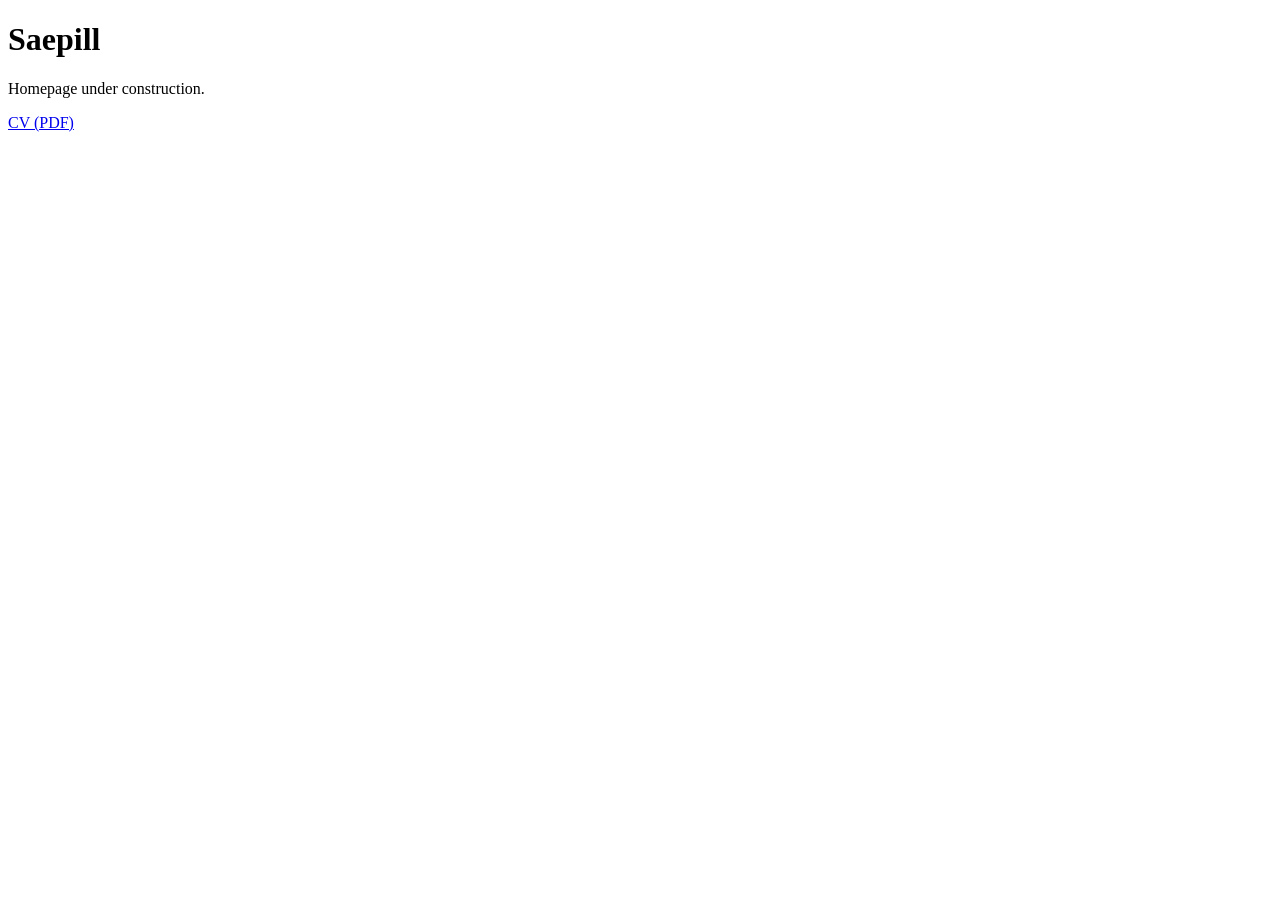
==== index.html @ 2974a429 "Add initial homepage and CV PDF Co-Authored-By: Claude Opus 5.5 <noreply@anthropic.com>" ====
<!doctype html>
<html lang="ko">
<head>
  <meta charset="utf-8">
  <meta name="viewport" content="width=device-width, initial-scale=1">
  <title>Saepill</title>
</head>
<body>
  <h1>Saepill</h1>
  <p>Homepage under construction.</p>
  <a href="CV.pdf">CV (PDF)</a>
</body>
</html>
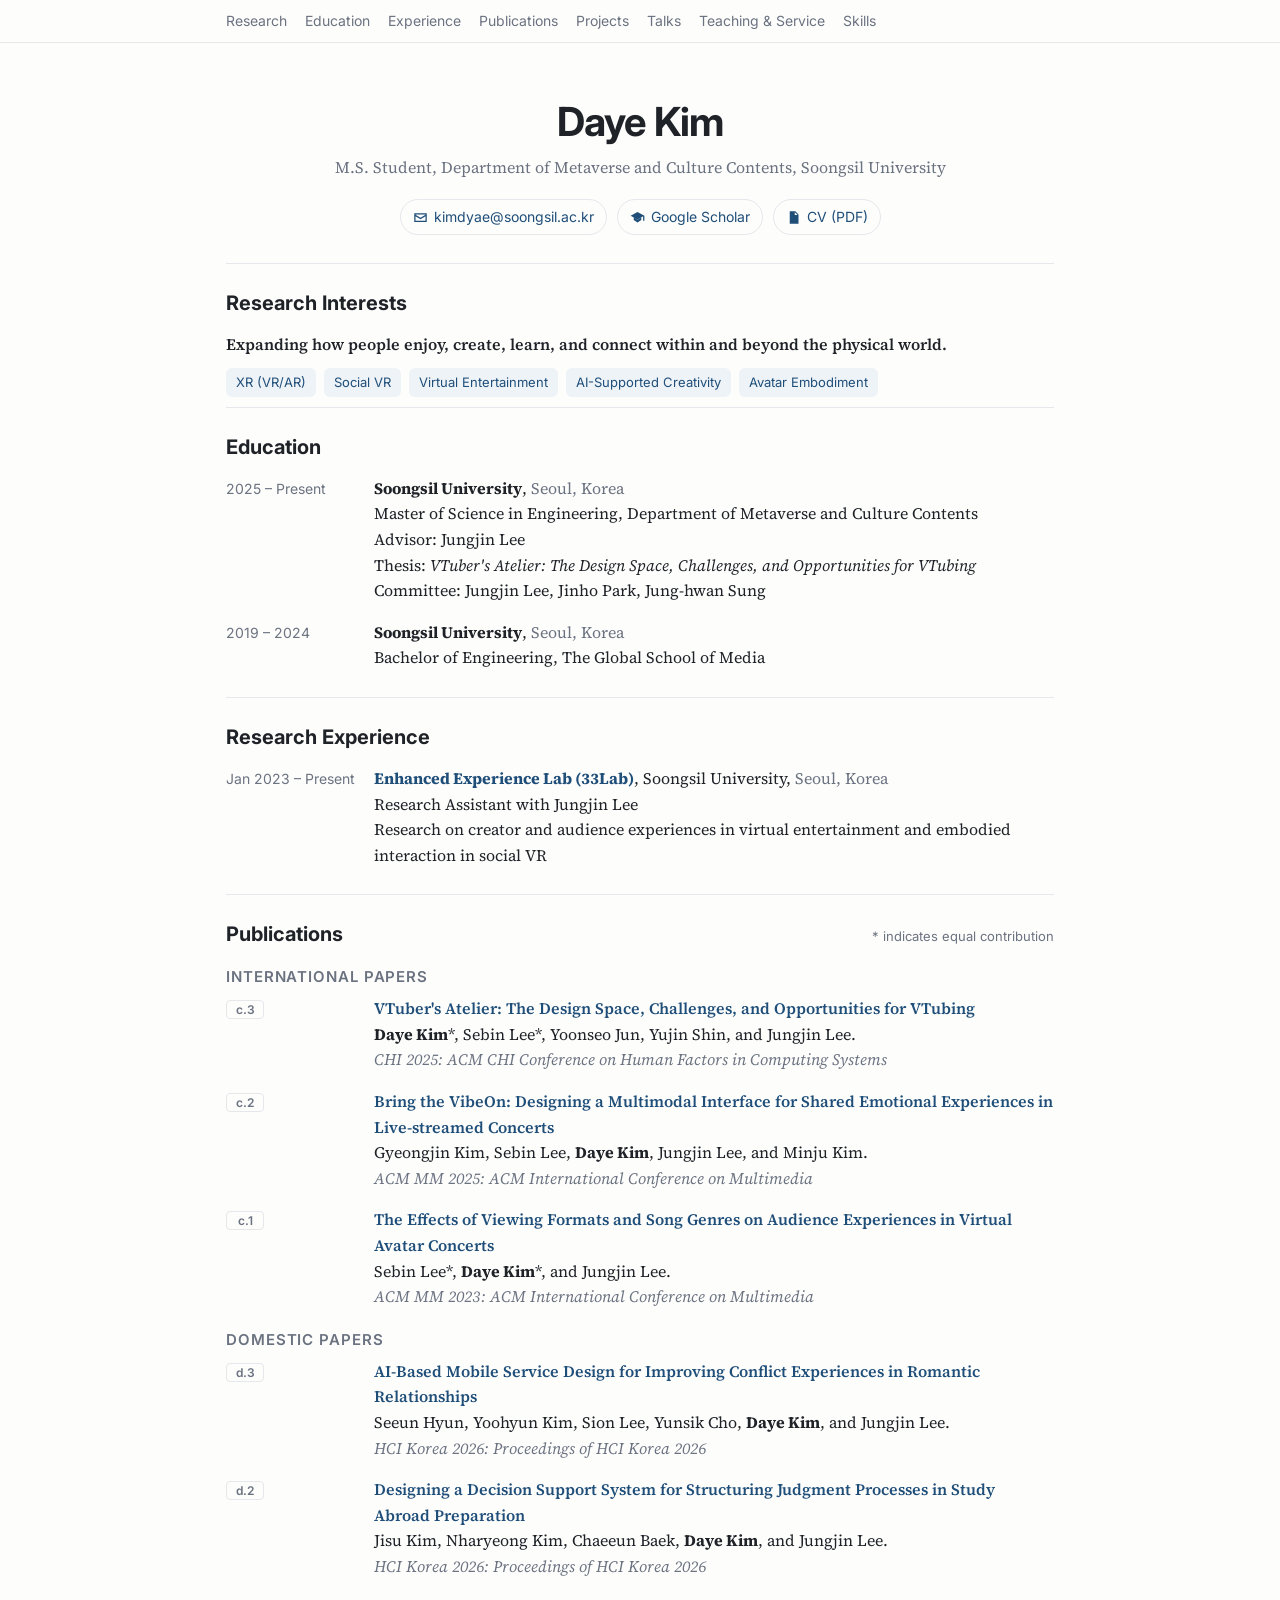
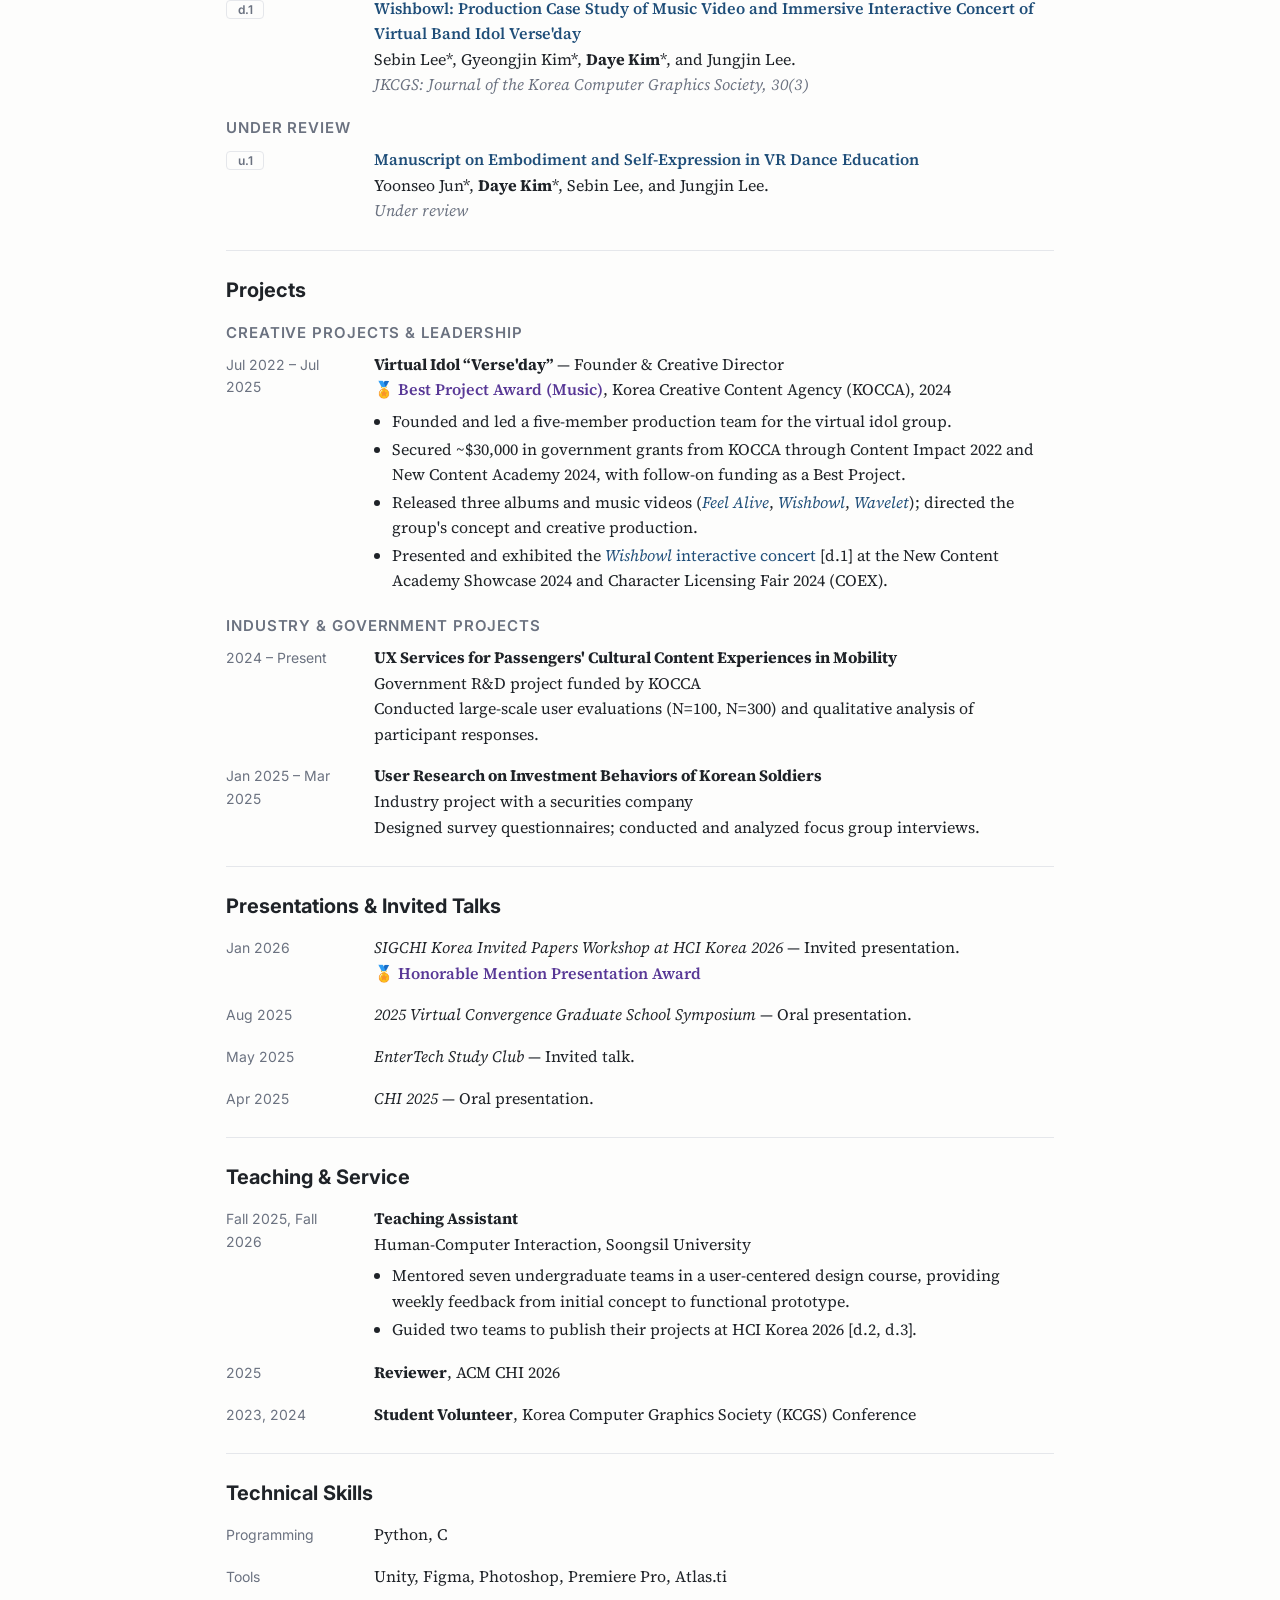
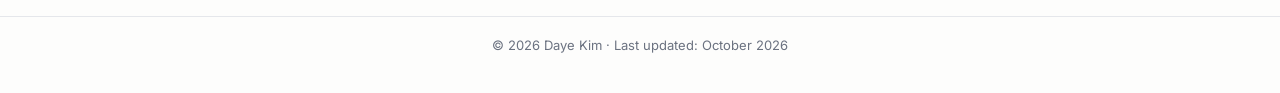
==== commit 578a947b: "Build CV homepage from main.tex Co-Authored-By: Claude Opus 5.5 <noreply@anthropic.com>" ====
--- a/index.html
+++ b/index.html
@@ -1,13 +1,363 @@
 <!doctype html>
-<html lang="ko">
+<html lang="en">
 <head>
   <meta charset="utf-8">
   <meta name="viewport" content="width=device-width, initial-scale=1">
-  <title>Saepill</title>
+  <title>Daye Kim</title>
+  <meta name="description" content="Daye Kim — M.S. student at Soongsil University researching XR, social VR, virtual entertainment, and avatar embodiment.">
+  <link rel="preconnect" href="https://fonts.googleapis.com">
+  <link rel="preconnect" href="https://fonts.gstatic.com" crossorigin>
+  <link href="https://fonts.googleapis.com/css2?family=Inter:wght@400;500;600;700&family=Source+Serif+4:ital,wght@0,400;0,600;1,400&display=swap" rel="stylesheet">
+  <style>
+    :root {
+      --bg: #fdfdfc;
+      --text: #1f2328;
+      --muted: #6b7280;
+      --line: #e5e7eb;
+      --accent: #1f4e79;
+      --award: #583896;
+      --gold: #d69e18;
+      --chip: #eef3f8;
+    }
+    @media (prefers-color-scheme: dark) {
+      :root:not([data-theme="light"]) {
+        --bg: #14171b;
+        --text: #e6e8eb;
+        --muted: #9aa3ae;
+        --line: #2b3138;
+        --accent: #7db3e3;
+        --award: #b89cf0;
+        --gold: #f0bf4c;
+        --chip: #1e2731;
+      }
+    }
+    :root[data-theme="dark"] {
+      --bg: #14171b;
+      --text: #e6e8eb;
+      --muted: #9aa3ae;
+      --line: #2b3138;
+      --accent: #7db3e3;
+      --award: #b89cf0;
+      --gold: #f0bf4c;
+      --chip: #1e2731;
+    }
+
+    * { box-sizing: border-box; }
+    html { scroll-behavior: smooth; }
+    body {
+      margin: 0;
+      background: var(--bg);
+      color: var(--text);
+      font: 16px/1.6 "Source Serif 4", Georgia, serif;
+    }
+    a { color: var(--accent); text-decoration: none; }
+    a:hover { text-decoration: underline; }
+
+    .wrap { max-width: 860px; margin: 0 auto; padding: 0 16px; }
+
+    nav {
+      position: sticky; top: 0; z-index: 10;
+      background: color-mix(in srgb, var(--bg) 92%, transparent);
+      backdrop-filter: blur(6px);
+      border-bottom: 1px solid var(--line);
+      font-family: Inter, system-ui, sans-serif;
+      font-size: 14px;
+    }
+    nav .wrap { display: flex; gap: 18px; overflow-x: auto; padding-top: 10px; padding-bottom: 10px; white-space: nowrap; }
+    nav a { color: var(--muted); }
+    nav a:hover { color: var(--accent); text-decoration: none; }
+
+    header { padding: 56px 0 28px; text-align: center; }
+    h1 { font: 700 40px/1.15 Inter, system-ui, sans-serif; margin: 0 0 10px; letter-spacing: -0.02em; }
+    .affil { color: var(--muted); margin: 0 0 18px; }
+    .links { display: flex; flex-wrap: wrap; justify-content: center; gap: 10px; font-family: Inter, system-ui, sans-serif; font-size: 14px; }
+    .links a {
+      display: inline-flex; align-items: center; gap: 6px;
+      padding: 6px 12px; border: 1px solid var(--line); border-radius: 999px;
+    }
+    .links a:hover { border-color: var(--accent); text-decoration: none; }
+    .links svg { width: 15px; height: 15px; fill: currentColor; }
+
+    section { padding: 26px 0 10px; border-top: 1px solid var(--line); scroll-margin-top: 50px; }
+    h2 { font: 700 20px/1.3 Inter, system-ui, sans-serif; margin: 0 0 16px; display: flex; justify-content: space-between; align-items: baseline; gap: 12px; flex-wrap: wrap; }
+    h2 small { font: 400 13px Inter, system-ui, sans-serif; color: var(--muted); }
+    h3 { font: 600 15px Inter, system-ui, sans-serif; margin: 20px 0 10px; color: var(--muted); text-transform: uppercase; letter-spacing: 0.06em; }
+
+    .tagline { font-weight: 600; margin: 0 0 10px; }
+    .chips { display: flex; flex-wrap: wrap; gap: 8px; padding: 0; margin: 0; list-style: none; font-family: Inter, system-ui, sans-serif; font-size: 13px; }
+    .chips li { background: var(--chip); color: var(--accent); padding: 4px 10px; border-radius: 6px; }
+
+    .entry { display: grid; grid-template-columns: 130px 1fr; gap: 4px 18px; margin-bottom: 16px; }
+    .date { color: var(--muted); font-family: Inter, system-ui, sans-serif; font-size: 14px; padding-top: 2px; }
+    .entry p { margin: 0; }
+    .loc { color: var(--muted); }
+    .entry ul { margin: 6px 0 0; padding-left: 1.1em; }
+    .entry li { margin-bottom: 2px; }
+
+    .pub .title { color: var(--accent); font-weight: 600; }
+    .pub .authors b { color: var(--text); }
+    .pub .venue { font-style: italic; color: var(--muted); }
+    .label {
+      display: inline-block; min-width: 38px; text-align: center;
+      font: 600 12px Inter, system-ui, sans-serif;
+      border: 1px solid var(--line); border-radius: 4px; padding: 1px 6px; color: var(--muted);
+    }
+
+    .award { color: var(--award); font-weight: 600; }
+    .award::before { content: "🏅 "; }
+
+    footer { border-top: 1px solid var(--line); padding: 20px 0 40px; color: var(--muted); font: 13px Inter, system-ui, sans-serif; text-align: center; }
+
+    @media (max-width: 600px) {
+      header { padding-top: 36px; }
+      h1 { font-size: 32px; }
+      .entry { grid-template-columns: 1fr; gap: 2px; }
+    }
+  </style>
 </head>
 <body>
-  <h1>Saepill</h1>
-  <p>Homepage under construction.</p>
-  <a href="CV.pdf">CV (PDF)</a>
+  <nav>
+    <div class="wrap">
+      <a href="#research">Research</a>
+      <a href="#education">Education</a>
+      <a href="#experience">Experience</a>
+      <a href="#publications">Publications</a>
+      <a href="#projects">Projects</a>
+      <a href="#talks">Talks</a>
+      <a href="#teaching">Teaching &amp; Service</a>
+      <a href="#skills">Skills</a>
+    </div>
+  </nav>
+
+  <div class="wrap">
+    <header>
+      <h1>Daye Kim</h1>
+      <p class="affil">M.S. Student, Department of Metaverse and Culture Contents, Soongsil University</p>
+      <div class="links">
+        <a href="mailto:kimdyae@soongsil.ac.kr">
+          <svg viewBox="0 0 24 24" aria-hidden="true"><path d="M2 5h20v14H2V5zm2 2v.5l8 5 8-5V7H4zm16 2.85-8 5-8-5V17h16V9.85z"/></svg>
+          kimdyae@soongsil.ac.kr
+        </a>
+        <a href="https://scholar.google.com/citations?user=mI-5qngAAAAJ">
+          <svg viewBox="0 0 24 24" aria-hidden="true"><path d="M12 3 1 9l11 6 9-4.91V17h2V9L12 3zm-6 9.18v4L12 20l6-3.82v-4L12 15.5l-6-3.32z"/></svg>
+          Google Scholar
+        </a>
+        <a href="CV.pdf">
+          <svg viewBox="0 0 24 24" aria-hidden="true"><path d="M6 2h9l5 5v15H6V2zm8 1.5V8h4.5L14 3.5zM8 12h8v1.5H8V12zm0 3h8v1.5H8V15zm0 3h5v1.5H8V18z"/></svg>
+          CV (PDF)
+        </a>
+      </div>
+    </header>
+
+    <section id="research">
+      <h2>Research Interests</h2>
+      <p class="tagline">Expanding how people enjoy, create, learn, and connect within and beyond the physical world.</p>
+      <ul class="chips">
+        <li>XR (VR/AR)</li>
+        <li>Social VR</li>
+        <li>Virtual Entertainment</li>
+        <li>AI-Supported Creativity</li>
+        <li>Avatar Embodiment</li>
+      </ul>
+    </section>
+
+    <section id="education">
+      <h2>Education</h2>
+      <div class="entry">
+        <div class="date">2025 – Present</div>
+        <div>
+          <p><b>Soongsil University</b>, <span class="loc">Seoul, Korea</span></p>
+          <p>Master of Science in Engineering, Department of Metaverse and Culture Contents</p>
+          <p>Advisor: Jungjin Lee</p>
+          <p>Thesis: <i>VTuber's Atelier: The Design Space, Challenges, and Opportunities for VTubing</i></p>
+          <p>Committee: Jungjin Lee, Jinho Park, Jung-hwan Sung</p>
+        </div>
+      </div>
+      <div class="entry">
+        <div class="date">2019 – 2024</div>
+        <div>
+          <p><b>Soongsil University</b>, <span class="loc">Seoul, Korea</span></p>
+          <p>Bachelor of Engineering, The Global School of Media</p>
+        </div>
+      </div>
+    </section>
+
+    <section id="experience">
+      <h2>Research Experience</h2>
+      <div class="entry">
+        <div class="date">Jan 2023 – Present</div>
+        <div>
+          <p><b><a href="https://33lab.notion.site/">Enhanced Experience Lab (33Lab)</a></b>, Soongsil University, <span class="loc">Seoul, Korea</span></p>
+          <p>Research Assistant with Jungjin Lee</p>
+          <p>Research on creator and audience experiences in virtual entertainment and embodied interaction in social VR</p>
+        </div>
+      </div>
+    </section>
+
+    <section id="publications">
+      <h2>Publications <small>* indicates equal contribution</small></h2>
+
+      <h3>International Papers</h3>
+      <div class="entry pub">
+        <div class="date"><span class="label">c.3</span></div>
+        <div>
+          <p><a class="title" href="https://doi.org/10.1145/3706598.3714107">VTuber's Atelier: The Design Space, Challenges, and Opportunities for VTubing</a></p>
+          <p class="authors"><b>Daye Kim</b>*, Sebin Lee*, Yoonseo Jun, Yujin Shin, and Jungjin Lee.</p>
+          <p class="venue">CHI 2025: ACM CHI Conference on Human Factors in Computing Systems</p>
+        </div>
+      </div>
+      <div class="entry pub">
+        <div class="date"><span class="label">c.2</span></div>
+        <div>
+          <p><a class="title" href="https://doi.org/10.1145/3746027.3755327">Bring the VibeOn: Designing a Multimodal Interface for Shared Emotional Experiences in Live-streamed Concerts</a></p>
+          <p class="authors">Gyeongjin Kim, Sebin Lee, <b>Daye Kim</b>, Jungjin Lee, and Minju Kim.</p>
+          <p class="venue">ACM MM 2025: ACM International Conference on Multimedia</p>
+        </div>
+      </div>
+      <div class="entry pub">
+        <div class="date"><span class="label">c.1</span></div>
+        <div>
+          <p><a class="title" href="https://doi.org/10.1145/3581783.3612094">The Effects of Viewing Formats and Song Genres on Audience Experiences in Virtual Avatar Concerts</a></p>
+          <p class="authors">Sebin Lee*, <b>Daye Kim</b>*, and Jungjin Lee.</p>
+          <p class="venue">ACM MM 2023: ACM International Conference on Multimedia</p>
+        </div>
+      </div>
+
+      <h3>Domestic Papers</h3>
+      <div class="entry pub">
+        <div class="date"><span class="label">d.3</span></div>
+        <div>
+          <p><a class="title" href="https://www.dbpia.co.kr/journal/articleDetail?nodeId=NODE12745890">AI-Based Mobile Service Design for Improving Conflict Experiences in Romantic Relationships</a></p>
+          <p class="authors">Seeun Hyun, Yoohyun Kim, Sion Lee, Yunsik Cho, <b>Daye Kim</b>, and Jungjin Lee.</p>
+          <p class="venue">HCI Korea 2026: Proceedings of HCI Korea 2026</p>
+        </div>
+      </div>
+      <div class="entry pub">
+        <div class="date"><span class="label">d.2</span></div>
+        <div>
+          <p><a class="title" href="https://www.dbpia.co.kr/journal/articleDetail?nodeId=NODE12745970">Designing a Decision Support System for Structuring Judgment Processes in Study Abroad Preparation</a></p>
+          <p class="authors">Jisu Kim, Nharyeong Kim, Chaeeun Baek, <b>Daye Kim</b>, and Jungjin Lee.</p>
+          <p class="venue">HCI Korea 2026: Proceedings of HCI Korea 2026</p>
+        </div>
+      </div>
+      <div class="entry pub">
+        <div class="date"><span class="label">d.1</span></div>
+        <div>
+          <p><a class="title" href="https://doi.org/10.15701/kcgs.2024.30.3.23">Wishbowl: Production Case Study of Music Video and Immersive Interactive Concert of Virtual Band Idol Verse'day</a></p>
+          <p class="authors">Sebin Lee*, Gyeongjin Kim*, <b>Daye Kim</b>*, and Jungjin Lee.</p>
+          <p class="venue">JKCGS: Journal of the Korea Computer Graphics Society, 30(3)</p>
+        </div>
+      </div>
+
+      <h3>Under Review</h3>
+      <div class="entry pub">
+        <div class="date"><span class="label">u.1</span></div>
+        <div>
+          <p class="title">Manuscript on Embodiment and Self-Expression in VR Dance Education</p>
+          <p class="authors">Yoonseo Jun*, <b>Daye Kim</b>*, Sebin Lee, and Jungjin Lee.</p>
+          <p class="venue">Under review</p>
+        </div>
+      </div>
+    </section>
+
+    <section id="projects">
+      <h2>Projects</h2>
+
+      <h3>Creative Projects &amp; Leadership</h3>
+      <div class="entry">
+        <div class="date">Jul 2022 – Jul 2025</div>
+        <div>
+          <p><b>Virtual Idol “Verse'day”</b> — Founder &amp; Creative Director</p>
+          <p><span class="award">Best Project Award (Music)</span>, Korea Creative Content Agency (KOCCA), 2024</p>
+          <ul>
+            <li>Founded and led a five-member production team for the virtual idol group.</li>
+            <li>Secured ~$30,000 in government grants from KOCCA through Content Impact 2022 and New Content Academy 2024, with follow-on funding as a Best Project.</li>
+            <li>Released three albums and music videos (<a href="https://www.youtube.com/watch?v=mkVMj3ZbYco"><i>Feel Alive</i></a>, <a href="https://www.youtube.com/watch?v=h6GKyl106Xs"><i>Wishbowl</i></a>, <a href="https://www.youtube.com/watch?v=v0qFvmvjZec"><i>Wavelet</i></a>); directed the group's concept and creative production.</li>
+            <li>Presented and exhibited the <a href="https://www.youtube.com/watch?v=HdHAw4pW0os"><i>Wishbowl</i> interactive concert</a> [d.1] at the New Content Academy Showcase 2024 and Character Licensing Fair 2024 (COEX).</li>
+          </ul>
+        </div>
+      </div>
+
+      <h3>Industry &amp; Government Projects</h3>
+      <div class="entry">
+        <div class="date">2024 – Present</div>
+        <div>
+          <p><b>UX Services for Passengers' Cultural Content Experiences in Mobility</b></p>
+          <p>Government R&amp;D project funded by KOCCA</p>
+          <p>Conducted large-scale user evaluations (N=100, N=300) and qualitative analysis of participant responses.</p>
+        </div>
+      </div>
+      <div class="entry">
+        <div class="date">Jan 2025 – Mar 2025</div>
+        <div>
+          <p><b>User Research on Investment Behaviors of Korean Soldiers</b></p>
+          <p>Industry project with a securities company</p>
+          <p>Designed survey questionnaires; conducted and analyzed focus group interviews.</p>
+        </div>
+      </div>
+    </section>
+
+    <section id="talks">
+      <h2>Presentations &amp; Invited Talks</h2>
+      <div class="entry">
+        <div class="date">Jan 2026</div>
+        <div>
+          <p><i>SIGCHI Korea Invited Papers Workshop at HCI Korea 2026</i> — Invited presentation.</p>
+          <p><span class="award">Honorable Mention Presentation Award</span></p>
+        </div>
+      </div>
+      <div class="entry">
+        <div class="date">Aug 2025</div>
+        <div><p><i>2025 Virtual Convergence Graduate School Symposium</i> — Oral presentation.</p></div>
+      </div>
+      <div class="entry">
+        <div class="date">May 2025</div>
+        <div><p><i>EnterTech Study Club</i> — Invited talk.</p></div>
+      </div>
+      <div class="entry">
+        <div class="date">Apr 2025</div>
+        <div><p><i>CHI 2025</i> — Oral presentation.</p></div>
+      </div>
+    </section>
+
+    <section id="teaching">
+      <h2>Teaching &amp; Service</h2>
+      <div class="entry">
+        <div class="date">Fall 2025, Fall 2026</div>
+        <div>
+          <p><b>Teaching Assistant</b></p>
+          <p>Human-Computer Interaction, Soongsil University</p>
+          <ul>
+            <li>Mentored seven undergraduate teams in a user-centered design course, providing weekly feedback from initial concept to functional prototype.</li>
+            <li>Guided two teams to publish their projects at HCI Korea 2026 [d.2, d.3].</li>
+          </ul>
+        </div>
+      </div>
+      <div class="entry">
+        <div class="date">2025</div>
+        <div><p><b>Reviewer</b>, ACM CHI 2026</p></div>
+      </div>
+      <div class="entry">
+        <div class="date">2023, 2024</div>
+        <div><p><b>Student Volunteer</b>, Korea Computer Graphics Society (KCGS) Conference</p></div>
+      </div>
+    </section>
+
+    <section id="skills">
+      <h2>Technical Skills</h2>
+      <div class="entry">
+        <div class="date">Programming</div>
+        <div><p>Python, C</p></div>
+      </div>
+      <div class="entry">
+        <div class="date">Tools</div>
+        <div><p>Unity, Figma, Photoshop, Premiere Pro, Atlas.ti</p></div>
+      </div>
+    </section>
+  </div>
+
+  <footer>
+    <div class="wrap">© 2026 Daye Kim · Last updated: October 2026</div>
+  </footer>
 </body>
 </html>
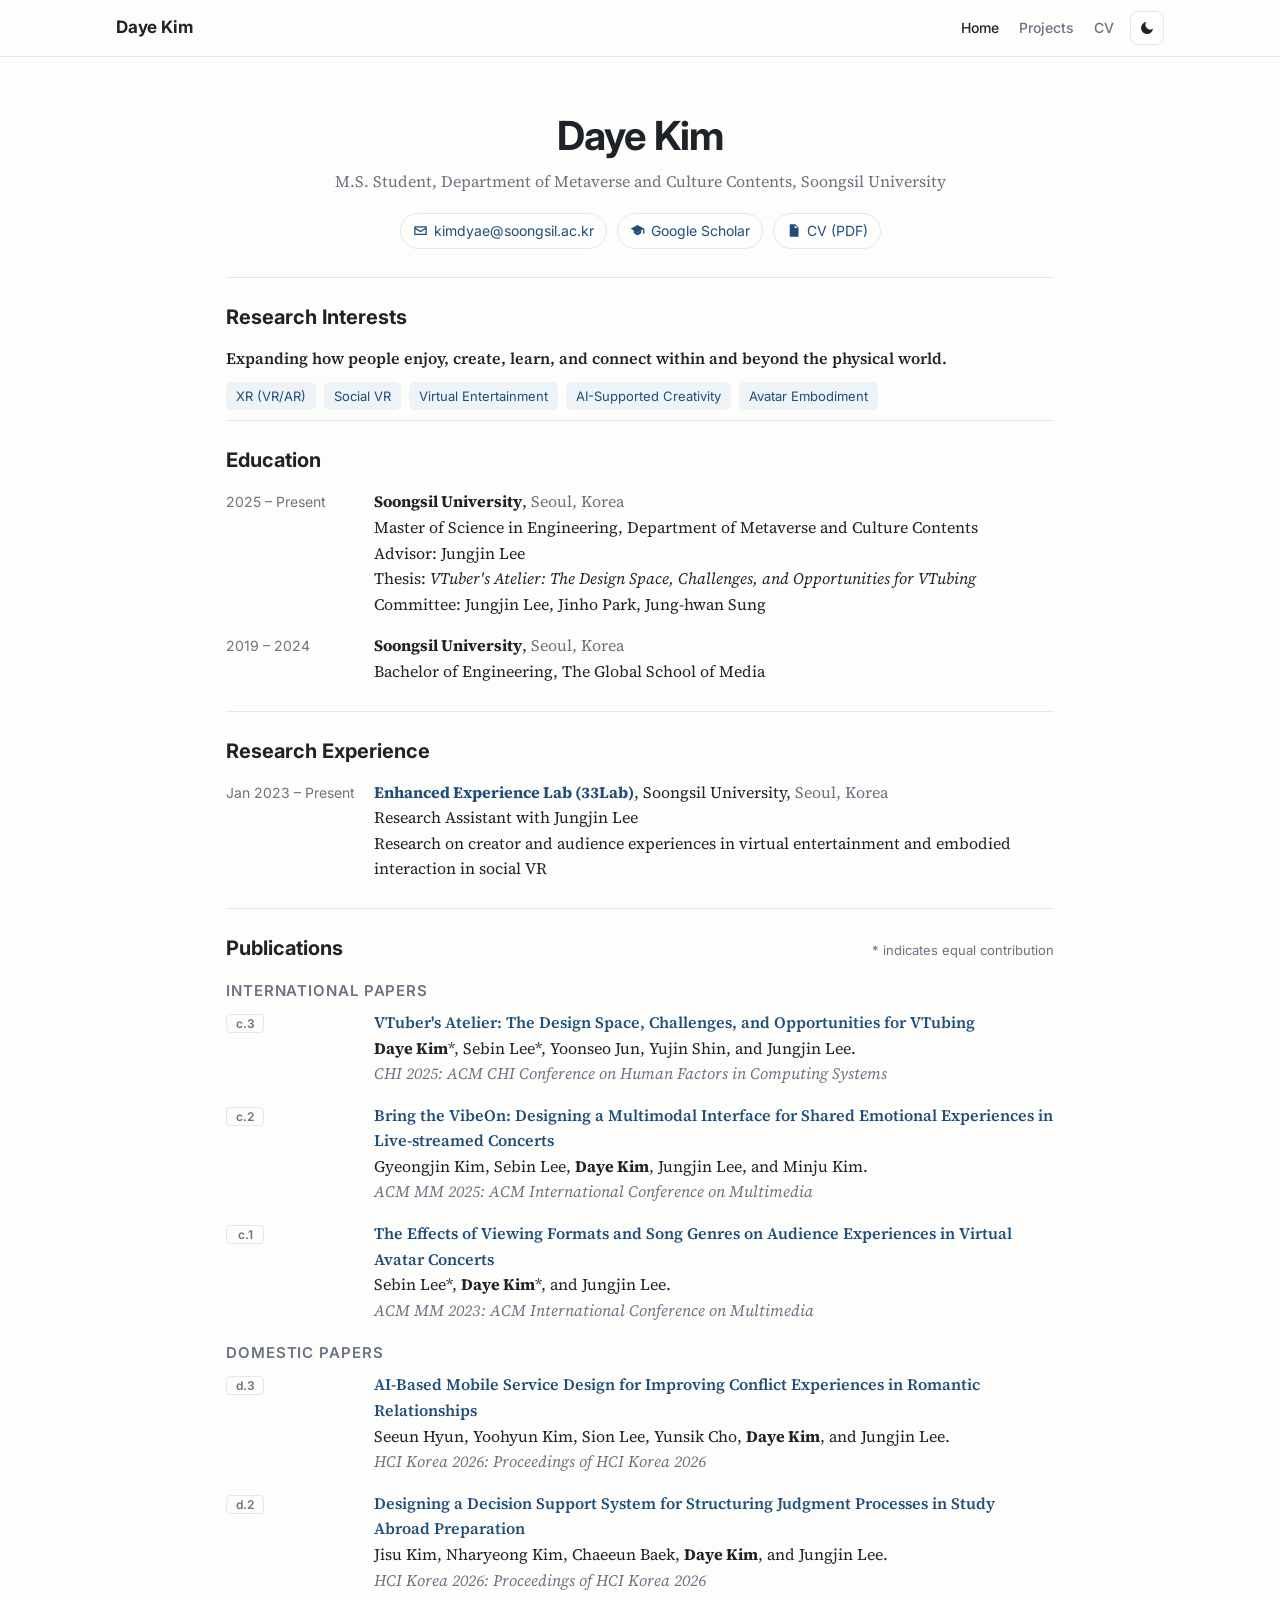
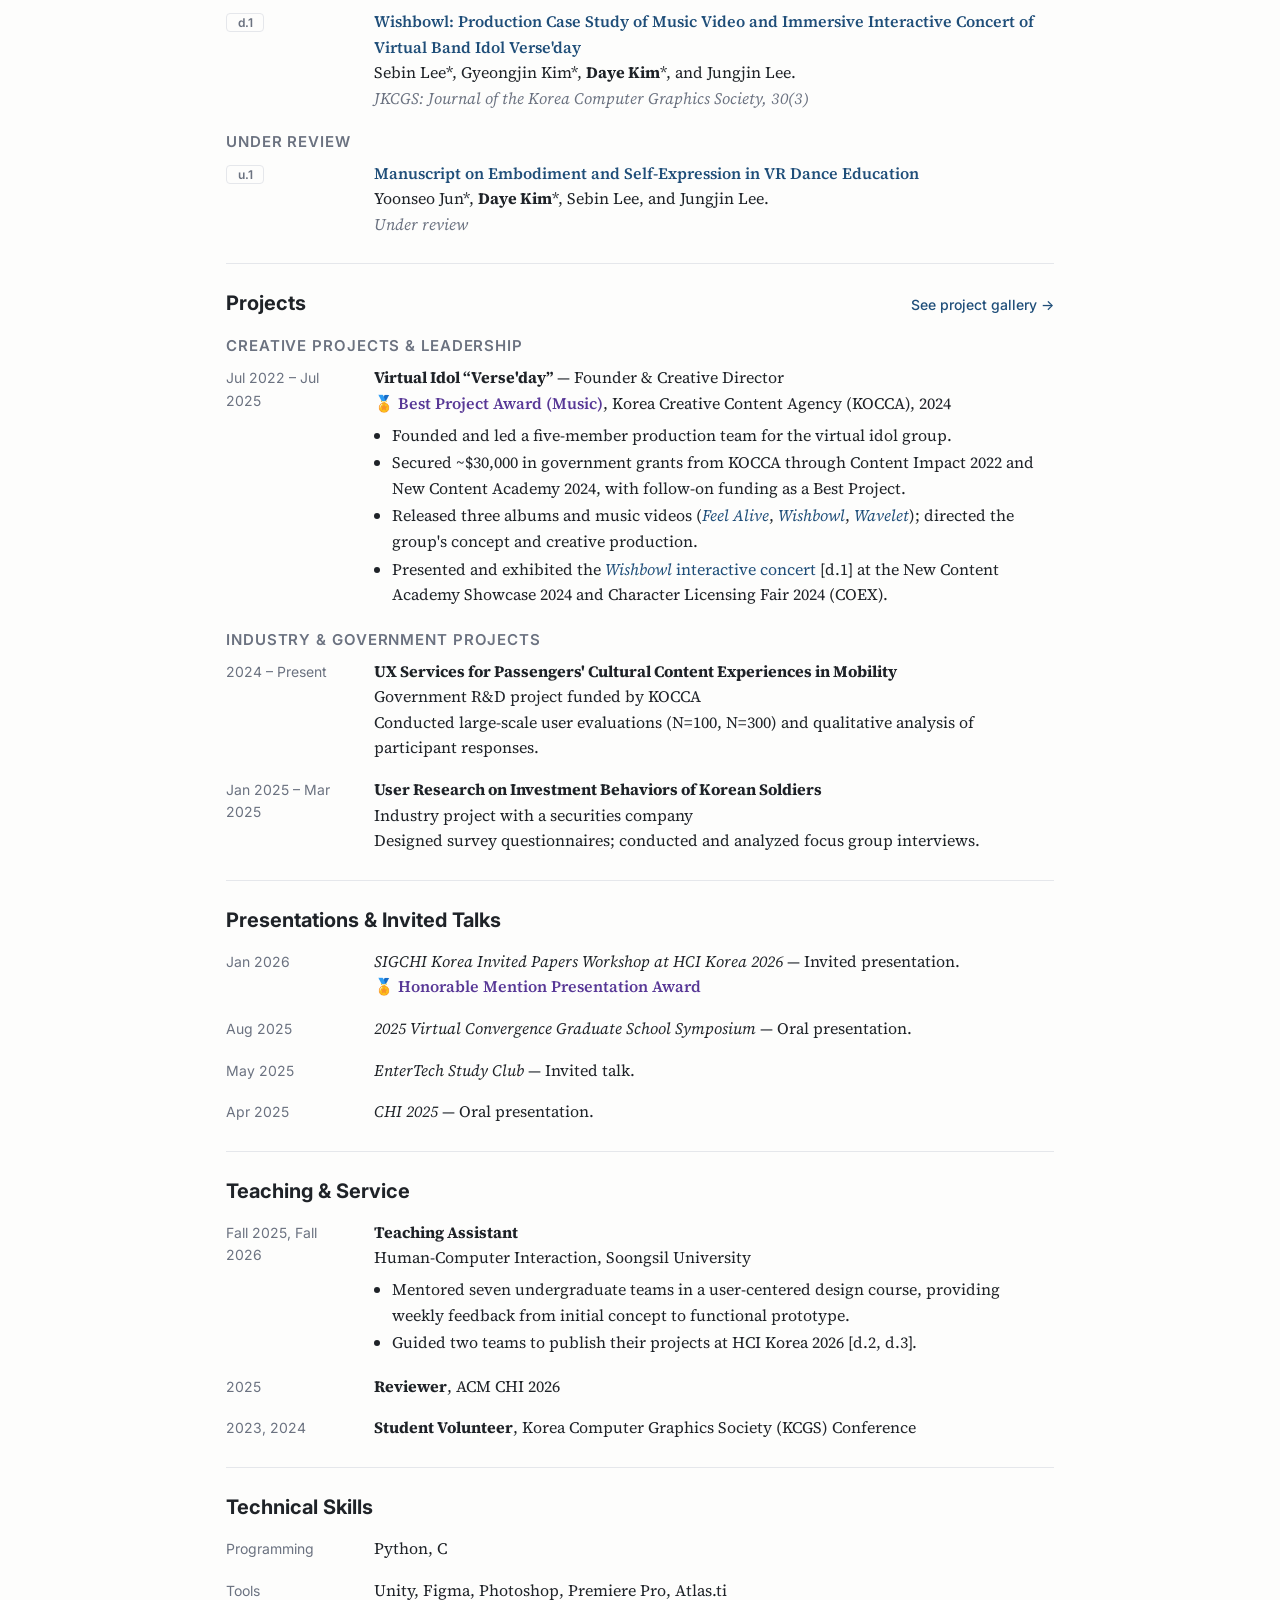
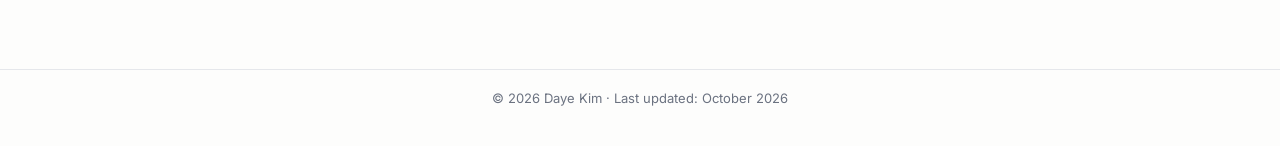
==== commit 65e6c6be: "Add project gallery and detail pages with shared styles Co-Authored-By: Claude Opus 5.5 <noreply@ant" ====
--- a/index.html
+++ b/index.html
@@ -8,129 +8,27 @@
   <link rel="preconnect" href="https://fonts.googleapis.com">
   <link rel="preconnect" href="https://fonts.gstatic.com" crossorigin>
   <link href="https://fonts.googleapis.com/css2?family=Inter:wght@400;500;600;700&family=Source+Serif+4:ital,wght@0,400;0,600;1,400&display=swap" rel="stylesheet">
-  <style>
-    :root {
-      --bg: #fdfdfc;
-      --text: #1f2328;
-      --muted: #6b7280;
-      --line: #e5e7eb;
-      --accent: #1f4e79;
-      --award: #583896;
-      --gold: #d69e18;
-      --chip: #eef3f8;
-    }
-    @media (prefers-color-scheme: dark) {
-      :root:not([data-theme="light"]) {
-        --bg: #14171b;
-        --text: #e6e8eb;
-        --muted: #9aa3ae;
-        --line: #2b3138;
-        --accent: #7db3e3;
-        --award: #b89cf0;
-        --gold: #f0bf4c;
-        --chip: #1e2731;
-      }
-    }
-    :root[data-theme="dark"] {
-      --bg: #14171b;
-      --text: #e6e8eb;
-      --muted: #9aa3ae;
-      --line: #2b3138;
-      --accent: #7db3e3;
-      --award: #b89cf0;
-      --gold: #f0bf4c;
-      --chip: #1e2731;
-    }
-
-    * { box-sizing: border-box; }
-    html { scroll-behavior: smooth; }
-    body {
-      margin: 0;
-      background: var(--bg);
-      color: var(--text);
-      font: 16px/1.6 "Source Serif 4", Georgia, serif;
-    }
-    a { color: var(--accent); text-decoration: none; }
-    a:hover { text-decoration: underline; }
-
-    .wrap { max-width: 860px; margin: 0 auto; padding: 0 16px; }
-
-    nav {
-      position: sticky; top: 0; z-index: 10;
-      background: color-mix(in srgb, var(--bg) 92%, transparent);
-      backdrop-filter: blur(6px);
-      border-bottom: 1px solid var(--line);
-      font-family: Inter, system-ui, sans-serif;
-      font-size: 14px;
-    }
-    nav .wrap { display: flex; gap: 18px; overflow-x: auto; padding-top: 10px; padding-bottom: 10px; white-space: nowrap; }
-    nav a { color: var(--muted); }
-    nav a:hover { color: var(--accent); text-decoration: none; }
-
-    header { padding: 56px 0 28px; text-align: center; }
-    h1 { font: 700 40px/1.15 Inter, system-ui, sans-serif; margin: 0 0 10px; letter-spacing: -0.02em; }
-    .affil { color: var(--muted); margin: 0 0 18px; }
-    .links { display: flex; flex-wrap: wrap; justify-content: center; gap: 10px; font-family: Inter, system-ui, sans-serif; font-size: 14px; }
-    .links a {
-      display: inline-flex; align-items: center; gap: 6px;
-      padding: 6px 12px; border: 1px solid var(--line); border-radius: 999px;
-    }
-    .links a:hover { border-color: var(--accent); text-decoration: none; }
-    .links svg { width: 15px; height: 15px; fill: currentColor; }
-
-    section { padding: 26px 0 10px; border-top: 1px solid var(--line); scroll-margin-top: 50px; }
-    h2 { font: 700 20px/1.3 Inter, system-ui, sans-serif; margin: 0 0 16px; display: flex; justify-content: space-between; align-items: baseline; gap: 12px; flex-wrap: wrap; }
-    h2 small { font: 400 13px Inter, system-ui, sans-serif; color: var(--muted); }
-    h3 { font: 600 15px Inter, system-ui, sans-serif; margin: 20px 0 10px; color: var(--muted); text-transform: uppercase; letter-spacing: 0.06em; }
-
-    .tagline { font-weight: 600; margin: 0 0 10px; }
-    .chips { display: flex; flex-wrap: wrap; gap: 8px; padding: 0; margin: 0; list-style: none; font-family: Inter, system-ui, sans-serif; font-size: 13px; }
-    .chips li { background: var(--chip); color: var(--accent); padding: 4px 10px; border-radius: 6px; }
-
-    .entry { display: grid; grid-template-columns: 130px 1fr; gap: 4px 18px; margin-bottom: 16px; }
-    .date { color: var(--muted); font-family: Inter, system-ui, sans-serif; font-size: 14px; padding-top: 2px; }
-    .entry p { margin: 0; }
-    .loc { color: var(--muted); }
-    .entry ul { margin: 6px 0 0; padding-left: 1.1em; }
-    .entry li { margin-bottom: 2px; }
-
-    .pub .title { color: var(--accent); font-weight: 600; }
-    .pub .authors b { color: var(--text); }
-    .pub .venue { font-style: italic; color: var(--muted); }
-    .label {
-      display: inline-block; min-width: 38px; text-align: center;
-      font: 600 12px Inter, system-ui, sans-serif;
-      border: 1px solid var(--line); border-radius: 4px; padding: 1px 6px; color: var(--muted);
-    }
-
-    .award { color: var(--award); font-weight: 600; }
-    .award::before { content: "🏅 "; }
-
-    footer { border-top: 1px solid var(--line); padding: 20px 0 40px; color: var(--muted); font: 13px Inter, system-ui, sans-serif; text-align: center; }
-
-    @media (max-width: 600px) {
-      header { padding-top: 36px; }
-      h1 { font-size: 32px; }
-      .entry { grid-template-columns: 1fr; gap: 2px; }
-    }
-  </style>
+  <link rel="stylesheet" href="css/style.css">
+  <script src="js/theme.js"></script>
 </head>
 <body>
-  <nav>
-    <div class="wrap">
-      <a href="#research">Research</a>
-      <a href="#education">Education</a>
-      <a href="#experience">Experience</a>
-      <a href="#publications">Publications</a>
-      <a href="#projects">Projects</a>
-      <a href="#talks">Talks</a>
-      <a href="#teaching">Teaching &amp; Service</a>
-      <a href="#skills">Skills</a>
+  <header class="site-header">
+    <div class="wrap-wide bar">
+      <a class="logo" href="index.html">Daye Kim</a>
+      <nav class="site-nav">
+        <a href="index.html" aria-current="page">Home</a>
+        <a href="projects.html">Projects</a>
+        <a href="CV.pdf">CV</a>
+      </nav>
+      <button class="theme-toggle" type="button" aria-label="Toggle dark mode">
+        <svg class="moon" viewBox="0 0 24 24" aria-hidden="true"><path d="M21 12.8A9 9 0 1 1 11.2 3a7 7 0 0 0 9.8 9.8z"/></svg>
+        <svg class="sun" viewBox="0 0 24 24" aria-hidden="true"><path d="M12 7a5 5 0 1 0 0 10 5 5 0 0 0 0-10zm0-5 1 3h-2l1-3zm0 20-1-3h2l-1 3zM2 12l3-1v2l-3-1zm20 0-3 1v-2l3 1zM4.9 4.9l2.8 1.4-1.4 1.4-1.4-2.8zm14.2 14.2-2.8-1.4 1.4-1.4 1.4 2.8zM4.9 19.1l1.4-2.8 1.4 1.4-2.8 1.4zM19.1 4.9l-1.4 2.8-1.4-1.4 2.8-1.4z"/></svg>
+      </button>
     </div>
-  </nav>
+  </header>
 
   <div class="wrap">
-    <header>
+    <header class="hero">
       <h1>Daye Kim</h1>
       <p class="affil">M.S. Student, Department of Metaverse and Culture Contents, Soongsil University</p>
       <div class="links">
@@ -261,7 +159,7 @@
     </section>
 
     <section id="projects">
-      <h2>Projects</h2>
+      <h2>Projects <a class="more" href="projects.html">See project gallery →</a></h2>
 
       <h3>Creative Projects &amp; Leadership</h3>
       <div class="entry">
--- a/css/style.css
+++ b/css/style.css
@@ -0,0 +1,206 @@
+/* Shared styles for every page: colors, header, CV sections, project cards and detail pages */
+
+:root {
+  --bg: #fdfdfc;
+  --surface: #ffffff;
+  --text: #1f2328;
+  --muted: #6b7280;
+  --line: #e5e7eb;
+  --accent: #1f4e79;
+  --award: #583896;
+  --chip: #eef3f8;
+  --shadow: 0 1px 2px rgba(15, 23, 42, 0.06), 0 6px 18px rgba(15, 23, 42, 0.06);
+  --shadow-hover: 0 2px 4px rgba(15, 23, 42, 0.08), 0 14px 30px rgba(15, 23, 42, 0.12);
+  --sans: Inter, system-ui, sans-serif;
+}
+@media (prefers-color-scheme: dark) {
+  :root:not([data-theme="light"]) {
+    --bg: #14171b;
+    --surface: #1b2026;
+    --text: #e6e8eb;
+    --muted: #9aa3ae;
+    --line: #2b3138;
+    --accent: #7db3e3;
+    --award: #b89cf0;
+    --chip: #1e2731;
+    --shadow: 0 1px 2px rgba(0, 0, 0, 0.3);
+    --shadow-hover: 0 10px 28px rgba(0, 0, 0, 0.45);
+  }
+}
+:root[data-theme="dark"] {
+  --bg: #14171b;
+  --surface: #1b2026;
+  --text: #e6e8eb;
+  --muted: #9aa3ae;
+  --line: #2b3138;
+  --accent: #7db3e3;
+  --award: #b89cf0;
+  --chip: #1e2731;
+  --shadow: 0 1px 2px rgba(0, 0, 0, 0.3);
+  --shadow-hover: 0 10px 28px rgba(0, 0, 0, 0.45);
+}
+
+* { box-sizing: border-box; }
+html { scroll-behavior: smooth; }
+body {
+  margin: 0;
+  background: var(--bg);
+  color: var(--text);
+  font: 16px/1.6 "Source Serif 4", Georgia, serif;
+}
+a { color: var(--accent); text-decoration: none; }
+a:hover { text-decoration: underline; }
+img { max-width: 100%; display: block; }
+
+.wrap { max-width: 860px; margin: 0 auto; padding: 0 16px; }
+.wrap-wide { max-width: 1080px; margin: 0 auto; padding: 0 16px; }
+
+/* ---------- Site header ---------- */
+.site-header {
+  position: sticky; top: 0; z-index: 10;
+  background: color-mix(in srgb, var(--bg) 90%, transparent);
+  backdrop-filter: blur(8px);
+  border-bottom: 1px solid var(--line);
+  font-family: var(--sans);
+}
+.site-header .bar { display: flex; align-items: center; gap: 16px; height: 56px; }
+.logo { font-weight: 700; font-size: 17px; color: var(--text); letter-spacing: -0.01em; margin-right: auto; }
+.logo:hover { text-decoration: none; }
+.site-nav { display: flex; gap: 20px; font-size: 14px; font-weight: 500; }
+.site-nav a { color: var(--muted); }
+.site-nav a:hover, .site-nav a[aria-current="page"] { color: var(--text); text-decoration: none; }
+.theme-toggle {
+  width: 34px; height: 34px; border-radius: 8px; border: 1px solid var(--line);
+  background: var(--surface); color: var(--text); cursor: pointer;
+  display: grid; place-items: center; padding: 0;
+}
+.theme-toggle svg { width: 16px; height: 16px; fill: currentColor; }
+.theme-toggle .sun { display: none; }
+:root[data-theme="dark"] .theme-toggle .sun { display: block; }
+:root[data-theme="dark"] .theme-toggle .moon { display: none; }
+
+/* ---------- Home / CV page ---------- */
+header.hero { padding: 56px 0 28px; text-align: center; }
+h1 { font: 700 40px/1.15 var(--sans); margin: 0 0 10px; letter-spacing: -0.02em; }
+.affil { color: var(--muted); margin: 0 0 18px; }
+.links { display: flex; flex-wrap: wrap; justify-content: center; gap: 10px; font-family: var(--sans); font-size: 14px; }
+.links a {
+  display: inline-flex; align-items: center; gap: 6px;
+  padding: 6px 12px; border: 1px solid var(--line); border-radius: 999px;
+}
+.links a:hover { border-color: var(--accent); text-decoration: none; }
+.links svg { width: 15px; height: 15px; fill: currentColor; }
+
+section { padding: 26px 0 10px; border-top: 1px solid var(--line); scroll-margin-top: 64px; }
+h2 { font: 700 20px/1.3 var(--sans); margin: 0 0 16px; display: flex; justify-content: space-between; align-items: baseline; gap: 12px; flex-wrap: wrap; }
+h2 small { font: 400 13px var(--sans); color: var(--muted); }
+h2 .more { font: 500 14px var(--sans); }
+h3 { font: 600 15px var(--sans); margin: 20px 0 10px; color: var(--muted); text-transform: uppercase; letter-spacing: 0.06em; }
+
+.tagline { font-weight: 600; margin: 0 0 10px; }
+.chips { display: flex; flex-wrap: wrap; gap: 8px; padding: 0; margin: 0; list-style: none; font-family: var(--sans); font-size: 13px; }
+.chips li { background: var(--chip); color: var(--accent); padding: 4px 10px; border-radius: 6px; }
+
+.entry { display: grid; grid-template-columns: 130px 1fr; gap: 4px 18px; margin-bottom: 16px; }
+.date { color: var(--muted); font-family: var(--sans); font-size: 14px; padding-top: 2px; }
+.entry p { margin: 0; }
+.loc { color: var(--muted); }
+.entry ul { margin: 6px 0 0; padding-left: 1.1em; }
+.entry li { margin-bottom: 2px; }
+
+.pub .title { color: var(--accent); font-weight: 600; }
+.pub .authors b { color: var(--text); }
+.pub .venue { font-style: italic; color: var(--muted); }
+.label {
+  display: inline-block; min-width: 38px; text-align: center;
+  font: 600 12px var(--sans);
+  border: 1px solid var(--line); border-radius: 4px; padding: 1px 6px; color: var(--muted);
+}
+
+.award { color: var(--award); font-weight: 600; }
+.award::before { content: "🏅 "; }
+
+footer { border-top: 1px solid var(--line); margin-top: 40px; padding: 20px 0 40px; color: var(--muted); font: 13px var(--sans); text-align: center; }
+
+/* ---------- Projects grid ---------- */
+.page-title { font: 700 36px/1.2 var(--sans); text-align: center; margin: 48px 0 8px; letter-spacing: -0.02em; }
+.page-sub { text-align: center; color: var(--muted); margin: 0 0 36px; }
+
+.project-grid { display: grid; grid-template-columns: repeat(3, 1fr); gap: 24px; }
+.card {
+  display: flex; flex-direction: column;
+  background: var(--surface); border-radius: 14px; overflow: hidden;
+  box-shadow: var(--shadow); color: var(--text);
+  transition: transform 0.2s ease, box-shadow 0.2s ease;
+}
+.card:hover { transform: translateY(-4px); box-shadow: var(--shadow-hover); text-decoration: none; }
+.card .thumb { aspect-ratio: 16 / 10; overflow: hidden; background: var(--chip); }
+.card .thumb img { width: 100%; height: 100%; object-fit: cover; transition: transform 0.4s ease; }
+.card:hover .thumb img { transform: scale(1.04); }
+.card .body { padding: 16px 18px 20px; text-align: center; }
+.card .name { font: 600 17px/1.35 var(--sans); margin: 0 0 6px; }
+.card .desc { color: var(--muted); font-size: 15px; line-height: 1.45; margin: 0; }
+
+/* Shown when a project has no photo yet */
+.placeholder {
+  width: 100%; height: 100%; display: grid; place-items: center; padding: 16px;
+  background: linear-gradient(135deg, #1f4e79, #583896);
+  color: #fff; font: 700 20px/1.25 var(--sans); text-align: center;
+}
+
+/* ---------- Project detail ---------- */
+.back { display: inline-block; margin: 32px 0 0; font: 500 14px var(--sans); }
+.detail-title { font: 700 34px/1.2 var(--sans); margin: 16px 0 10px; letter-spacing: -0.02em; }
+.meta { display: flex; flex-wrap: wrap; gap: 8px 18px; color: var(--muted); font: 14px var(--sans); margin-bottom: 8px; }
+.meta span { display: inline-flex; align-items: center; gap: 6px; }
+.meta svg { width: 14px; height: 14px; fill: currentColor; }
+.detail-award { margin: 8px 0 0; font-family: var(--sans); font-size: 15px; }
+
+.gallery { display: grid; grid-template-columns: repeat(3, 1fr); gap: 16px; margin: 28px 0 36px; }
+.gallery.n1 { grid-template-columns: 1fr; }
+.gallery.n2 { grid-template-columns: repeat(2, 1fr); }
+.gallery a { display: block; border-radius: 12px; overflow: hidden; aspect-ratio: 16 / 10; box-shadow: var(--shadow); background: var(--chip); }
+.gallery img { width: 100%; height: 100%; object-fit: cover; transition: transform 0.4s ease; }
+.gallery a:hover img { transform: scale(1.03); }
+
+.detail-cols { display: grid; grid-template-columns: 300px 1fr; gap: 40px; }
+.detail-cols h2 { font-size: 18px; margin: 0 0 12px; }
+.facts { margin: 0 0 28px; font-size: 15px; }
+.facts dt { font: 600 13px var(--sans); color: var(--muted); text-transform: uppercase; letter-spacing: 0.05em; }
+.facts dd { margin: 2px 0 14px; }
+.facts dd b { color: var(--text); }
+.btn-links { display: flex; flex-wrap: wrap; gap: 8px; font: 500 14px var(--sans); }
+.btn-links a { padding: 6px 12px; border: 1px solid var(--line); border-radius: 999px; }
+.btn-links a:hover { border-color: var(--accent); text-decoration: none; }
+.overview p { margin: 0 0 14px; }
+.overview ul { margin: 0 0 14px; padding-left: 1.1em; }
+.overview li { margin-bottom: 8px; }
+
+.videos { margin-top: 40px; }
+.videos h2 { font-size: 18px; }
+.video-grid { display: grid; grid-template-columns: repeat(2, 1fr); gap: 20px; }
+.video-grid.n1 { grid-template-columns: 1fr; }
+.video-grid.n3 { grid-template-columns: repeat(3, 1fr); }
+.video { border-radius: 12px; overflow: hidden; aspect-ratio: 16 / 9; background: #000; }
+.video iframe { width: 100%; height: 100%; border: 0; }
+.video-caption { font: 500 14px var(--sans); color: var(--muted); margin: 8px 0 0; }
+
+.pager { display: flex; justify-content: space-between; gap: 16px; margin-top: 48px; padding-top: 20px; border-top: 1px solid var(--line); font: 500 15px var(--sans); }
+.pager a { max-width: 48%; }
+.pager .next { text-align: right; margin-left: auto; }
+.pager small { display: block; color: var(--muted); font-weight: 400; font-size: 13px; }
+
+@media (max-width: 860px) {
+  .project-grid { grid-template-columns: repeat(2, 1fr); }
+  .detail-cols { grid-template-columns: 1fr; gap: 8px; }
+  .video-grid.n3 { grid-template-columns: repeat(2, 1fr); }
+}
+@media (max-width: 600px) {
+  header.hero { padding-top: 36px; }
+  h1 { font-size: 32px; }
+  .entry { grid-template-columns: 1fr; gap: 2px; }
+  .site-nav { gap: 14px; }
+  .project-grid, .gallery, .gallery.n2, .video-grid, .video-grid.n3 { grid-template-columns: 1fr; }
+  .page-title { font-size: 30px; margin-top: 36px; }
+  .detail-title { font-size: 28px; }
+}
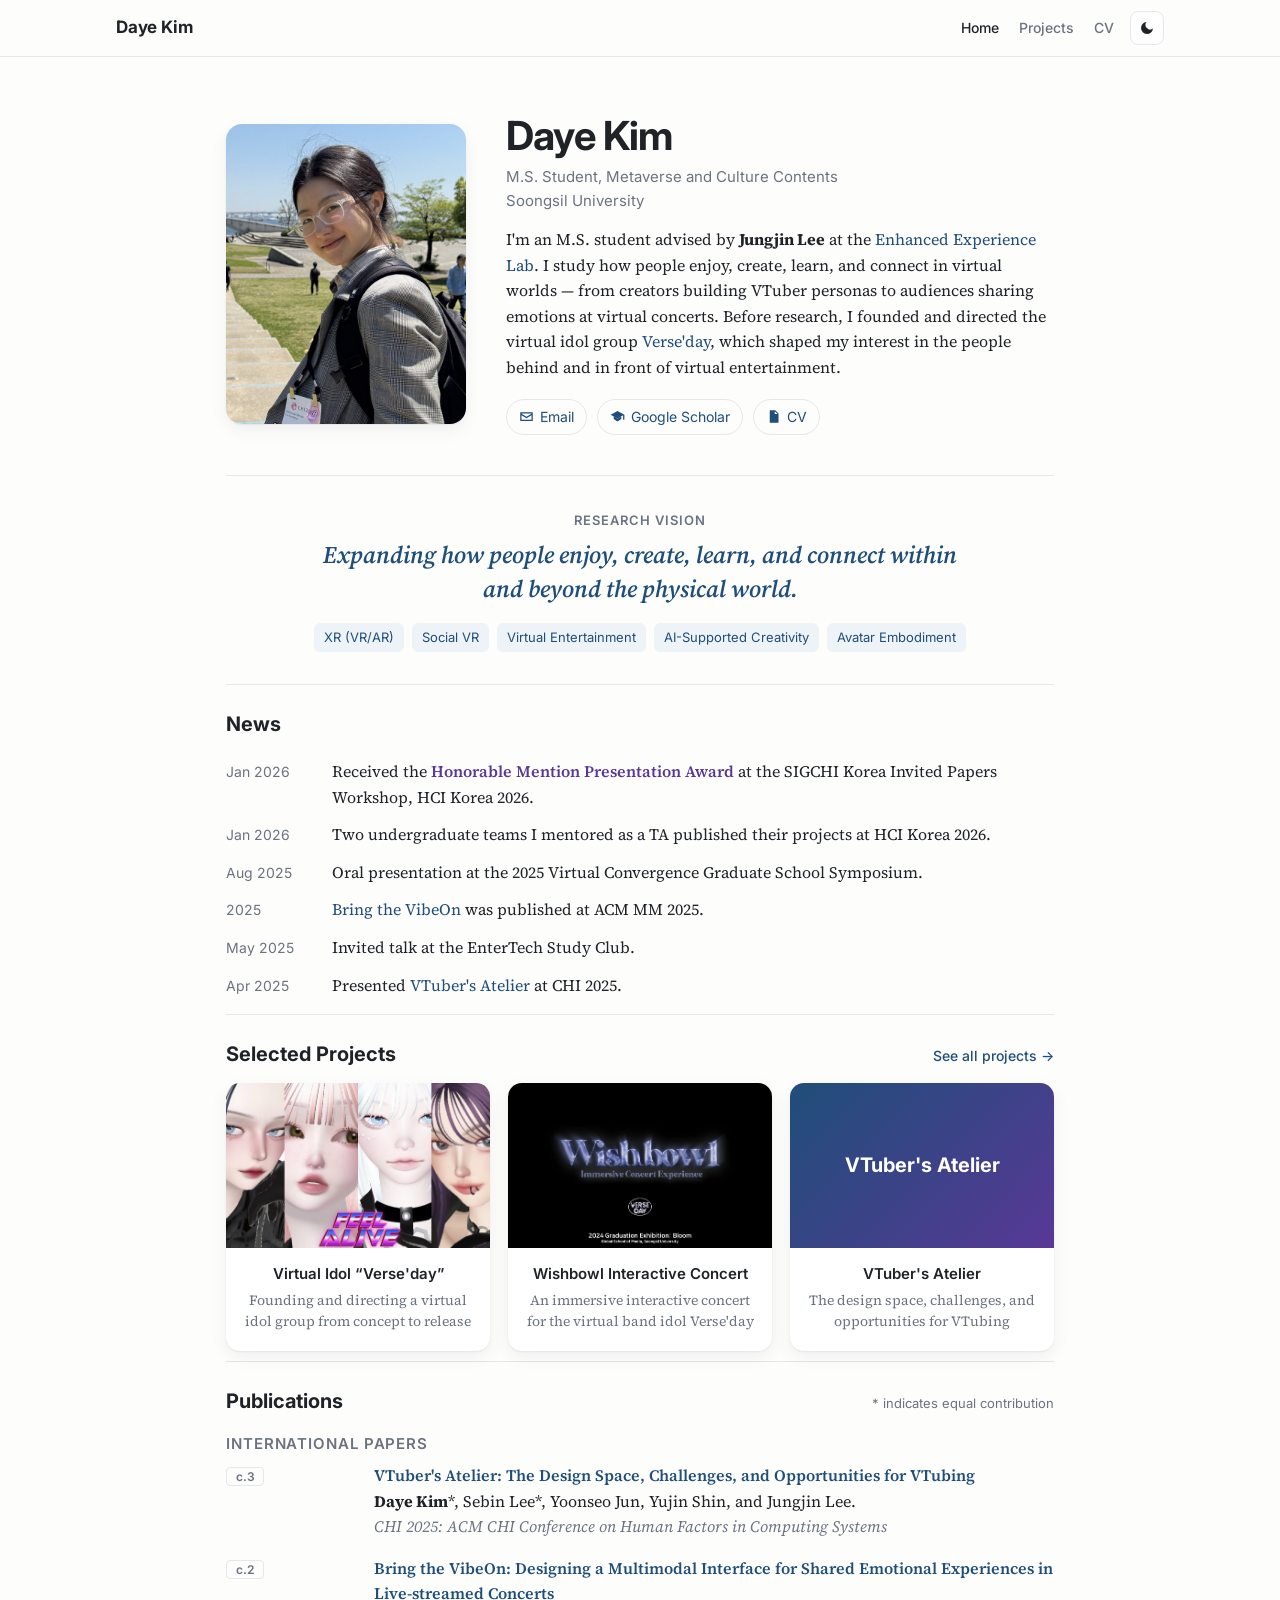
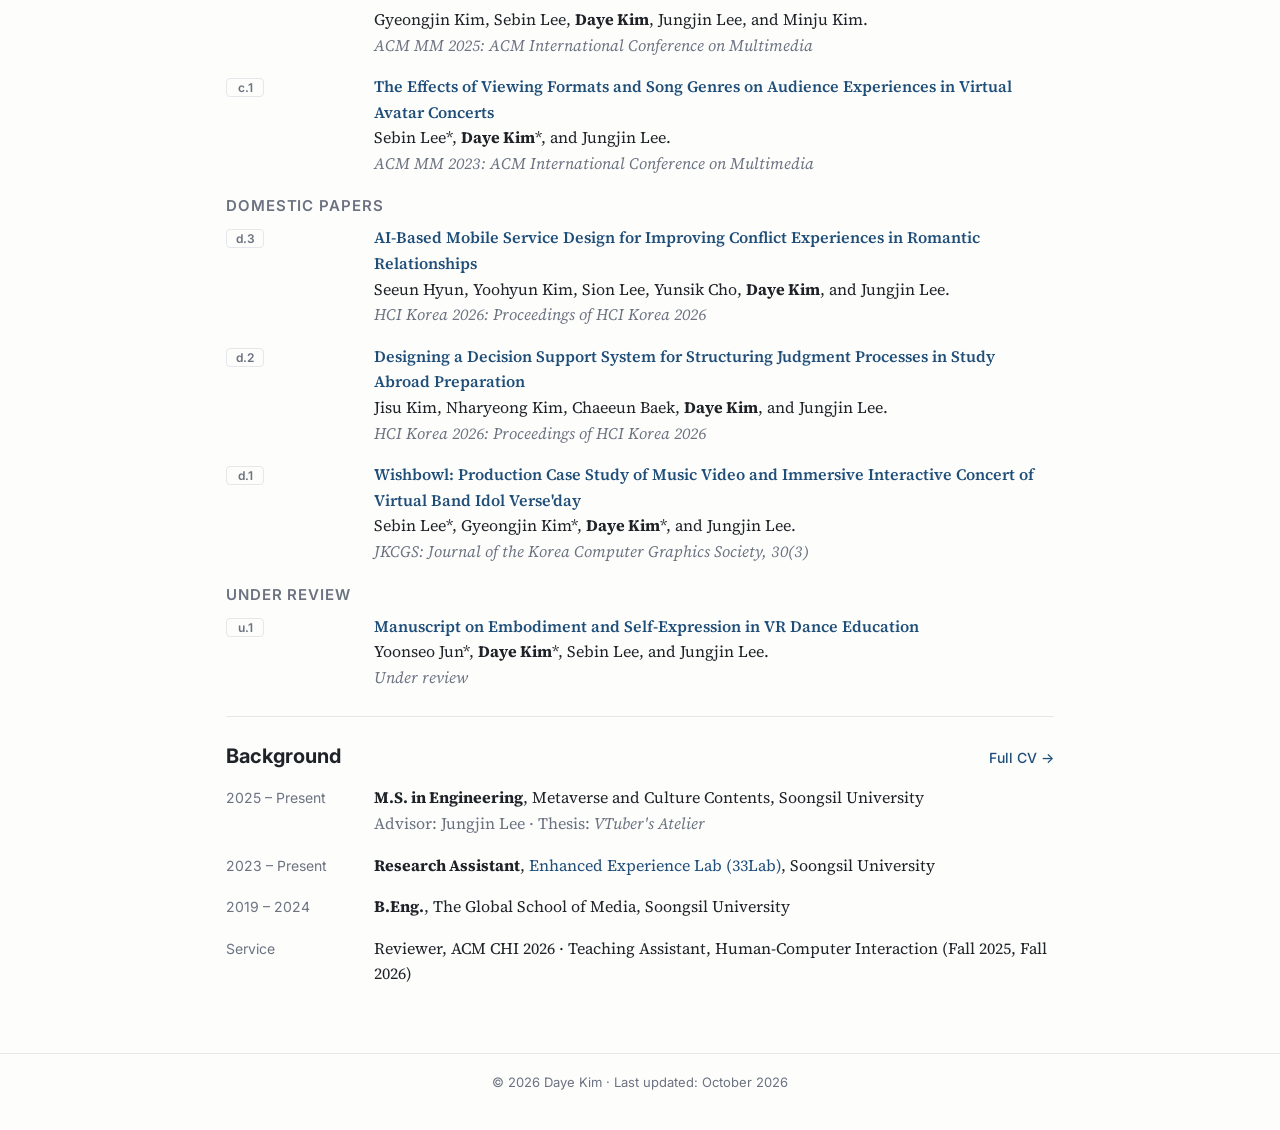
==== commit d1fa65f4: "Redesign Home with portrait, bio, vision, news and featured projects Co-Authored-By: Claude Opus 5.5" ====
--- a/index.html
+++ b/index.html
@@ -28,28 +28,39 @@
   </header>
 
   <div class="wrap">
-    <header class="hero">
-      <h1>Daye Kim</h1>
-      <p class="affil">M.S. Student, Department of Metaverse and Culture Contents, Soongsil University</p>
-      <div class="links">
-        <a href="mailto:kimdyae@soongsil.ac.kr">
-          <svg viewBox="0 0 24 24" aria-hidden="true"><path d="M2 5h20v14H2V5zm2 2v.5l8 5 8-5V7H4zm16 2.85-8 5-8-5V17h16V9.85z"/></svg>
-          kimdyae@soongsil.ac.kr
-        </a>
-        <a href="https://scholar.google.com/citations?user=mI-5qngAAAAJ">
-          <svg viewBox="0 0 24 24" aria-hidden="true"><path d="M12 3 1 9l11 6 9-4.91V17h2V9L12 3zm-6 9.18v4L12 20l6-3.82v-4L12 15.5l-6-3.32z"/></svg>
-          Google Scholar
-        </a>
-        <a href="CV.pdf">
-          <svg viewBox="0 0 24 24" aria-hidden="true"><path d="M6 2h9l5 5v15H6V2zm8 1.5V8h4.5L14 3.5zM8 12h8v1.5H8V12zm0 3h8v1.5H8V15zm0 3h5v1.5H8V18z"/></svg>
-          CV (PDF)
-        </a>
+    <header class="intro">
+      <img class="portrait" src="images/profile.jpg" alt="Portrait of Daye Kim" width="640" height="800">
+      <div>
+        <h1>Daye Kim</h1>
+        <p class="affil">M.S. Student, Metaverse and Culture Contents<br>Soongsil University</p>
+        <p class="bio">
+          I'm an M.S. student advised by <b>Jungjin Lee</b> at the
+          <a href="https://33lab.notion.site/">Enhanced Experience Lab</a>.
+          I study how people enjoy, create, learn, and connect in virtual worlds — from creators
+          building VTuber personas to audiences sharing emotions at virtual concerts.
+          Before research, I founded and directed the virtual idol group <a href="project.html?id=versday">Verse'day</a>,
+          which shaped my interest in the people behind and in front of virtual entertainment.
+        </p>
+        <div class="links left">
+          <a href="mailto:kimdyae@soongsil.ac.kr">
+            <svg viewBox="0 0 24 24" aria-hidden="true"><path d="M2 5h20v14H2V5zm2 2v.5l8 5 8-5V7H4zm16 2.85-8 5-8-5V17h16V9.85z"/></svg>
+            Email
+          </a>
+          <a href="https://scholar.google.com/citations?user=mI-5qngAAAAJ">
+            <svg viewBox="0 0 24 24" aria-hidden="true"><path d="M12 3 1 9l11 6 9-4.91V17h2V9L12 3zm-6 9.18v4L12 20l6-3.82v-4L12 15.5l-6-3.32z"/></svg>
+            Google Scholar
+          </a>
+          <a href="CV.pdf">
+            <svg viewBox="0 0 24 24" aria-hidden="true"><path d="M6 2h9l5 5v15H6V2zm8 1.5V8h4.5L14 3.5zM8 12h8v1.5H8V12zm0 3h8v1.5H8V15zm0 3h5v1.5H8V18z"/></svg>
+            CV
+          </a>
+        </div>
       </div>
     </header>
 
-    <section id="research">
-      <h2>Research Interests</h2>
-      <p class="tagline">Expanding how people enjoy, create, learn, and connect within and beyond the physical world.</p>
+    <section id="vision" class="vision">
+      <p class="vision-label">Research Vision</p>
+      <p class="vision-text">Expanding how people enjoy, create, learn, and connect within and beyond the physical world.</p>
       <ul class="chips">
         <li>XR (VR/AR)</li>
         <li>Social VR</li>
@@ -59,37 +70,21 @@
       </ul>
     </section>
 
-    <section id="education">
-      <h2>Education</h2>
-      <div class="entry">
-        <div class="date">2025 – Present</div>
-        <div>
-          <p><b>Soongsil University</b>, <span class="loc">Seoul, Korea</span></p>
-          <p>Master of Science in Engineering, Department of Metaverse and Culture Contents</p>
-          <p>Advisor: Jungjin Lee</p>
-          <p>Thesis: <i>VTuber's Atelier: The Design Space, Challenges, and Opportunities for VTubing</i></p>
-          <p>Committee: Jungjin Lee, Jinho Park, Jung-hwan Sung</p>
-        </div>
-      </div>
-      <div class="entry">
-        <div class="date">2019 – 2024</div>
-        <div>
-          <p><b>Soongsil University</b>, <span class="loc">Seoul, Korea</span></p>
-          <p>Bachelor of Engineering, The Global School of Media</p>
-        </div>
-      </div>
-    </section>
-
-    <section id="experience">
-      <h2>Research Experience</h2>
-      <div class="entry">
-        <div class="date">Jan 2023 – Present</div>
-        <div>
-          <p><b><a href="https://33lab.notion.site/">Enhanced Experience Lab (33Lab)</a></b>, Soongsil University, <span class="loc">Seoul, Korea</span></p>
-          <p>Research Assistant with Jungjin Lee</p>
-          <p>Research on creator and audience experiences in virtual entertainment and embodied interaction in social VR</p>
-        </div>
-      </div>
+    <section id="news">
+      <h2>News</h2>
+      <ul class="news">
+        <li><span class="date">Jan 2026</span><span>Received the <span class="award">Honorable Mention Presentation Award</span> at the SIGCHI Korea Invited Papers Workshop, HCI Korea 2026.</span></li>
+        <li><span class="date">Jan 2026</span><span>Two undergraduate teams I mentored as a TA published their projects at HCI Korea 2026.</span></li>
+        <li><span class="date">Aug 2025</span><span>Oral presentation at the 2025 Virtual Convergence Graduate School Symposium.</span></li>
+        <li><span class="date">2025</span><span><a href="project.html?id=vibeon">Bring the VibeOn</a> was published at ACM MM 2025.</span></li>
+        <li><span class="date">May 2025</span><span>Invited talk at the EnterTech Study Club.</span></li>
+        <li><span class="date">Apr 2025</span><span>Presented <a href="project.html?id=vtubers-atelier">VTuber's Atelier</a> at CHI 2025.</span></li>
+      </ul>
+    </section>
+
+    <section id="projects">
+      <h2>Selected Projects <a class="more" href="projects.html">See all projects →</a></h2>
+      <div class="project-grid" id="featured"></div>
     </section>
 
     <section id="publications">
@@ -158,98 +153,32 @@
       </div>
     </section>
 
-    <section id="projects">
-      <h2>Projects <a class="more" href="projects.html">See project gallery →</a></h2>
-
-      <h3>Creative Projects &amp; Leadership</h3>
-      <div class="entry">
-        <div class="date">Jul 2022 – Jul 2025</div>
-        <div>
-          <p><b>Virtual Idol “Verse'day”</b> — Founder &amp; Creative Director</p>
-          <p><span class="award">Best Project Award (Music)</span>, Korea Creative Content Agency (KOCCA), 2024</p>
-          <ul>
-            <li>Founded and led a five-member production team for the virtual idol group.</li>
-            <li>Secured ~$30,000 in government grants from KOCCA through Content Impact 2022 and New Content Academy 2024, with follow-on funding as a Best Project.</li>
-            <li>Released three albums and music videos (<a href="https://www.youtube.com/watch?v=mkVMj3ZbYco"><i>Feel Alive</i></a>, <a href="https://www.youtube.com/watch?v=h6GKyl106Xs"><i>Wishbowl</i></a>, <a href="https://www.youtube.com/watch?v=v0qFvmvjZec"><i>Wavelet</i></a>); directed the group's concept and creative production.</li>
-            <li>Presented and exhibited the <a href="https://www.youtube.com/watch?v=HdHAw4pW0os"><i>Wishbowl</i> interactive concert</a> [d.1] at the New Content Academy Showcase 2024 and Character Licensing Fair 2024 (COEX).</li>
-          </ul>
-        </div>
-      </div>
-
-      <h3>Industry &amp; Government Projects</h3>
-      <div class="entry">
-        <div class="date">2024 – Present</div>
-        <div>
-          <p><b>UX Services for Passengers' Cultural Content Experiences in Mobility</b></p>
-          <p>Government R&amp;D project funded by KOCCA</p>
-          <p>Conducted large-scale user evaluations (N=100, N=300) and qualitative analysis of participant responses.</p>
-        </div>
-      </div>
-      <div class="entry">
-        <div class="date">Jan 2025 – Mar 2025</div>
-        <div>
-          <p><b>User Research on Investment Behaviors of Korean Soldiers</b></p>
-          <p>Industry project with a securities company</p>
-          <p>Designed survey questionnaires; conducted and analyzed focus group interviews.</p>
-        </div>
-      </div>
-    </section>
-
-    <section id="talks">
-      <h2>Presentations &amp; Invited Talks</h2>
-      <div class="entry">
-        <div class="date">Jan 2026</div>
-        <div>
-          <p><i>SIGCHI Korea Invited Papers Workshop at HCI Korea 2026</i> — Invited presentation.</p>
-          <p><span class="award">Honorable Mention Presentation Award</span></p>
-        </div>
-      </div>
-      <div class="entry">
-        <div class="date">Aug 2025</div>
-        <div><p><i>2025 Virtual Convergence Graduate School Symposium</i> — Oral presentation.</p></div>
-      </div>
-      <div class="entry">
-        <div class="date">May 2025</div>
-        <div><p><i>EnterTech Study Club</i> — Invited talk.</p></div>
-      </div>
-      <div class="entry">
-        <div class="date">Apr 2025</div>
-        <div><p><i>CHI 2025</i> — Oral presentation.</p></div>
-      </div>
-    </section>
-
-    <section id="teaching">
-      <h2>Teaching &amp; Service</h2>
-      <div class="entry">
-        <div class="date">Fall 2025, Fall 2026</div>
-        <div>
-          <p><b>Teaching Assistant</b></p>
-          <p>Human-Computer Interaction, Soongsil University</p>
-          <ul>
-            <li>Mentored seven undergraduate teams in a user-centered design course, providing weekly feedback from initial concept to functional prototype.</li>
-            <li>Guided two teams to publish their projects at HCI Korea 2026 [d.2, d.3].</li>
-          </ul>
-        </div>
-      </div>
-      <div class="entry">
-        <div class="date">2025</div>
-        <div><p><b>Reviewer</b>, ACM CHI 2026</p></div>
-      </div>
-      <div class="entry">
-        <div class="date">2023, 2024</div>
-        <div><p><b>Student Volunteer</b>, Korea Computer Graphics Society (KCGS) Conference</p></div>
-      </div>
-    </section>
-
-    <section id="skills">
-      <h2>Technical Skills</h2>
-      <div class="entry">
-        <div class="date">Programming</div>
-        <div><p>Python, C</p></div>
-      </div>
-      <div class="entry">
-        <div class="date">Tools</div>
-        <div><p>Unity, Figma, Photoshop, Premiere Pro, Atlas.ti</p></div>
+    <section id="background">
+      <h2>Background <a class="more" href="CV.pdf">Full CV →</a></h2>
+      <div class="entry">
+        <div class="date">2025 – Present</div>
+        <div>
+          <p><b>M.S. in Engineering</b>, Metaverse and Culture Contents, Soongsil University</p>
+          <p class="loc">Advisor: Jungjin Lee · Thesis: <i>VTuber's Atelier</i></p>
+        </div>
+      </div>
+      <div class="entry">
+        <div class="date">2023 – Present</div>
+        <div>
+          <p><b>Research Assistant</b>, <a href="https://33lab.notion.site/">Enhanced Experience Lab (33Lab)</a>, Soongsil University</p>
+        </div>
+      </div>
+      <div class="entry">
+        <div class="date">2019 – 2024</div>
+        <div>
+          <p><b>B.Eng.</b>, The Global School of Media, Soongsil University</p>
+        </div>
+      </div>
+      <div class="entry">
+        <div class="date">Service</div>
+        <div>
+          <p>Reviewer, ACM CHI 2026 · Teaching Assistant, Human-Computer Interaction (Fall 2025, Fall 2026)</p>
+        </div>
       </div>
     </section>
   </div>
@@ -257,5 +186,18 @@
   <footer>
     <div class="wrap">© 2026 Daye Kim · Last updated: October 2026</div>
   </footer>
+
+  <script src="js/projects.js"></script>
+  <script>
+    document.getElementById("featured").innerHTML = projects.slice(0, 3).map(function (p) {
+      var thumb = p.cover
+        ? '<img src="' + p.cover + '" alt="' + p.title + '" loading="lazy">'
+        : '<div class="placeholder">' + p.title + '</div>';
+      return '<a class="card" href="project.html?id=' + p.id + '">' +
+        '<div class="thumb">' + thumb + '</div>' +
+        '<div class="body"><p class="name">' + p.title + '</p><p class="desc">' + p.summary + '</p></div>' +
+        '</a>';
+    }).join("");
+  </script>
 </body>
 </html>
--- a/css/style.css
+++ b/css/style.css
@@ -122,6 +122,27 @@
 
 footer { border-top: 1px solid var(--line); margin-top: 40px; padding: 20px 0 40px; color: var(--muted); font: 13px var(--sans); text-align: center; }
 
+/* ---------- Home intro ---------- */
+.intro { display: grid; grid-template-columns: 240px 1fr; gap: 40px; align-items: center; padding: 56px 0 40px; }
+.portrait { width: 100%; height: auto; aspect-ratio: 4 / 5; object-fit: cover; border-radius: 16px; box-shadow: var(--shadow); }
+.intro h1 { margin-bottom: 6px; }
+.intro .affil { margin-bottom: 14px; font-family: var(--sans); font-size: 15px; }
+.bio { margin: 0 0 18px; }
+.links.left { justify-content: flex-start; }
+
+.vision { text-align: center; padding: 36px 0 32px; }
+.vision-label { font: 600 13px var(--sans); color: var(--muted); text-transform: uppercase; letter-spacing: 0.08em; margin: 0 0 10px; }
+.vision-text { font: italic 600 24px/1.4 "Source Serif 4", Georgia, serif; max-width: 640px; margin: 0 auto 18px; color: var(--accent); }
+.vision .chips { justify-content: center; }
+
+.news { list-style: none; padding: 0; margin: 0; }
+.news li { display: grid; grid-template-columns: 90px 1fr; gap: 16px; padding: 6px 0; }
+.news .award::before { content: ""; }
+
+#projects .project-grid { gap: 18px; }
+#projects .card .name { font-size: 15px; }
+#projects .card .desc { font-size: 14px; }
+
 /* ---------- Projects grid ---------- */
 .page-title { font: 700 36px/1.2 var(--sans); text-align: center; margin: 48px 0 8px; letter-spacing: -0.02em; }
 .page-sub { text-align: center; color: var(--muted); margin: 0 0 36px; }
@@ -199,6 +220,12 @@
   header.hero { padding-top: 36px; }
   h1 { font-size: 32px; }
   .entry { grid-template-columns: 1fr; gap: 2px; }
+  .intro { grid-template-columns: 1fr; gap: 20px; padding-top: 32px; text-align: center; }
+  .portrait { width: 200px; margin: 0 auto; }
+  .bio { text-align: left; }
+  .links.left { justify-content: center; }
+  .news li { grid-template-columns: 1fr; gap: 0; }
+  .vision-text { font-size: 20px; }
   .site-nav { gap: 14px; }
   .project-grid, .gallery, .gallery.n2, .video-grid, .video-grid.n3 { grid-template-columns: 1fr; }
   .page-title { font-size: 30px; margin-top: 36px; }
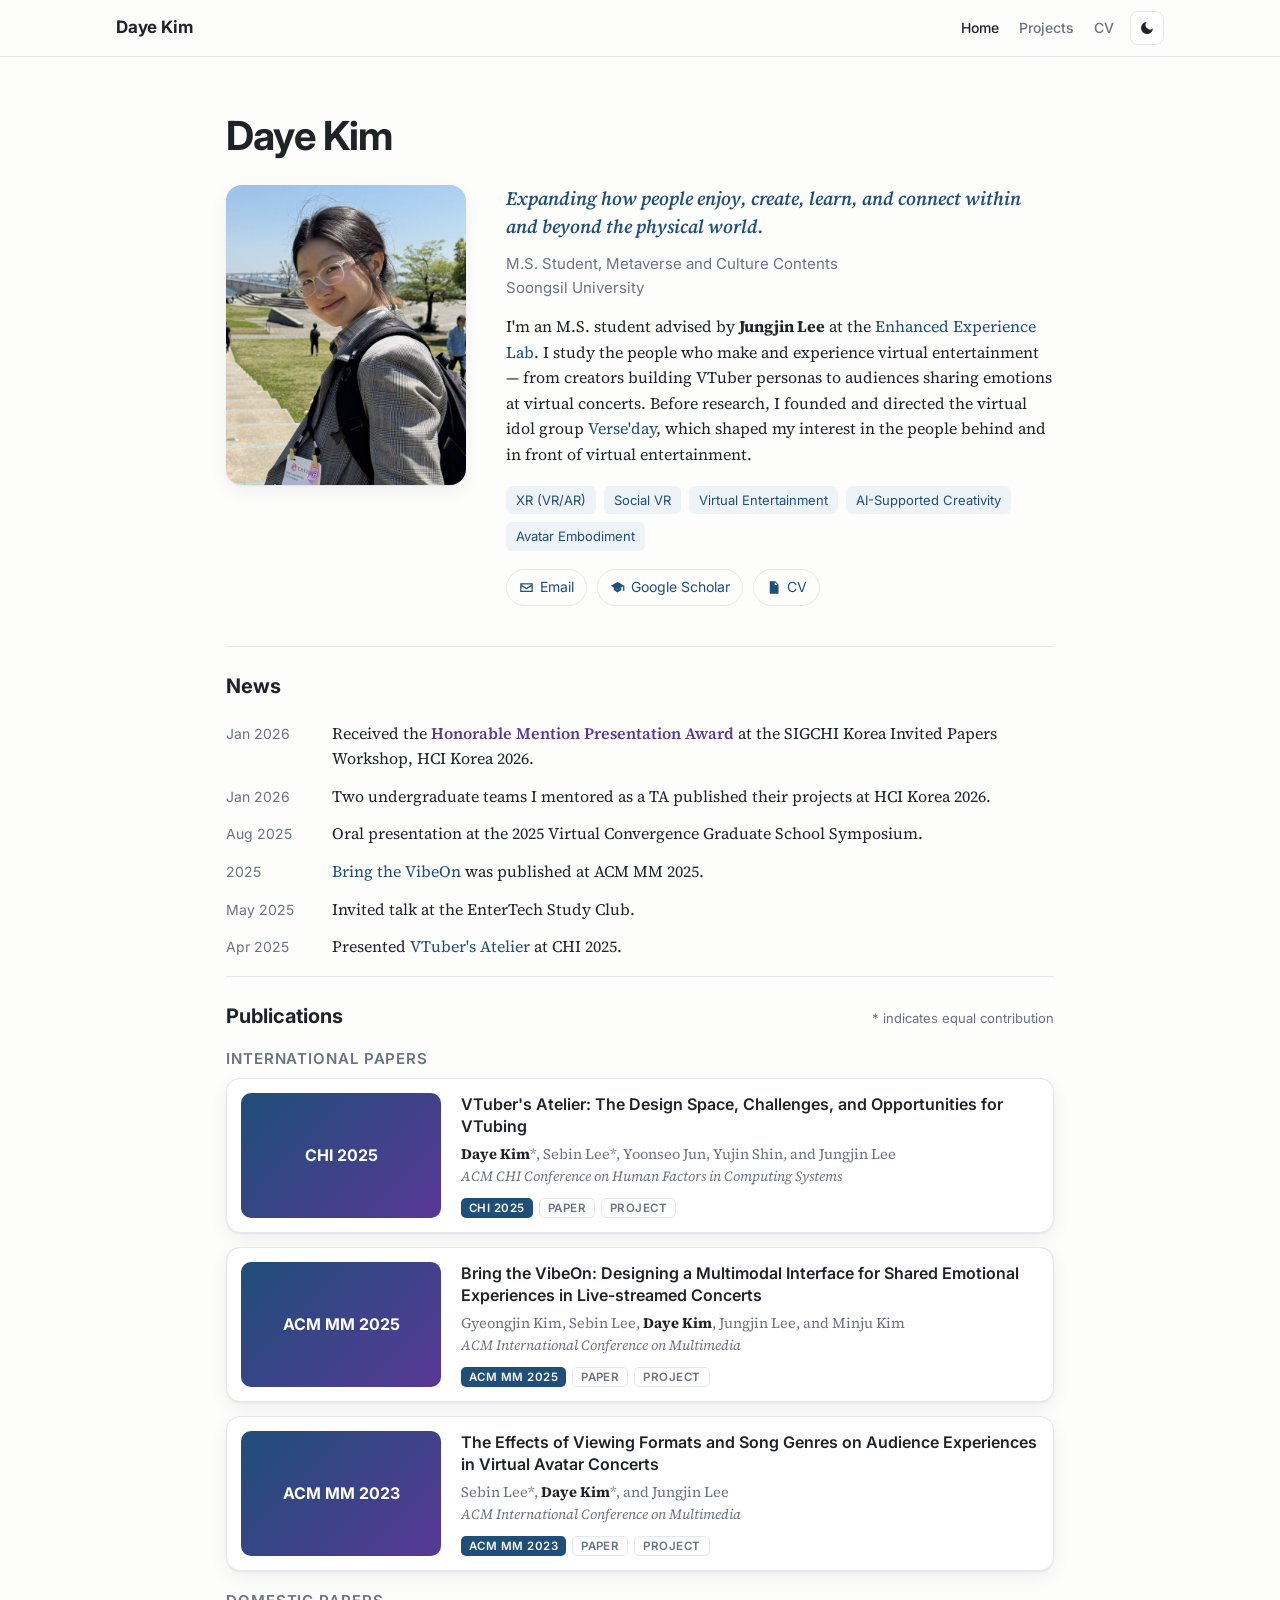
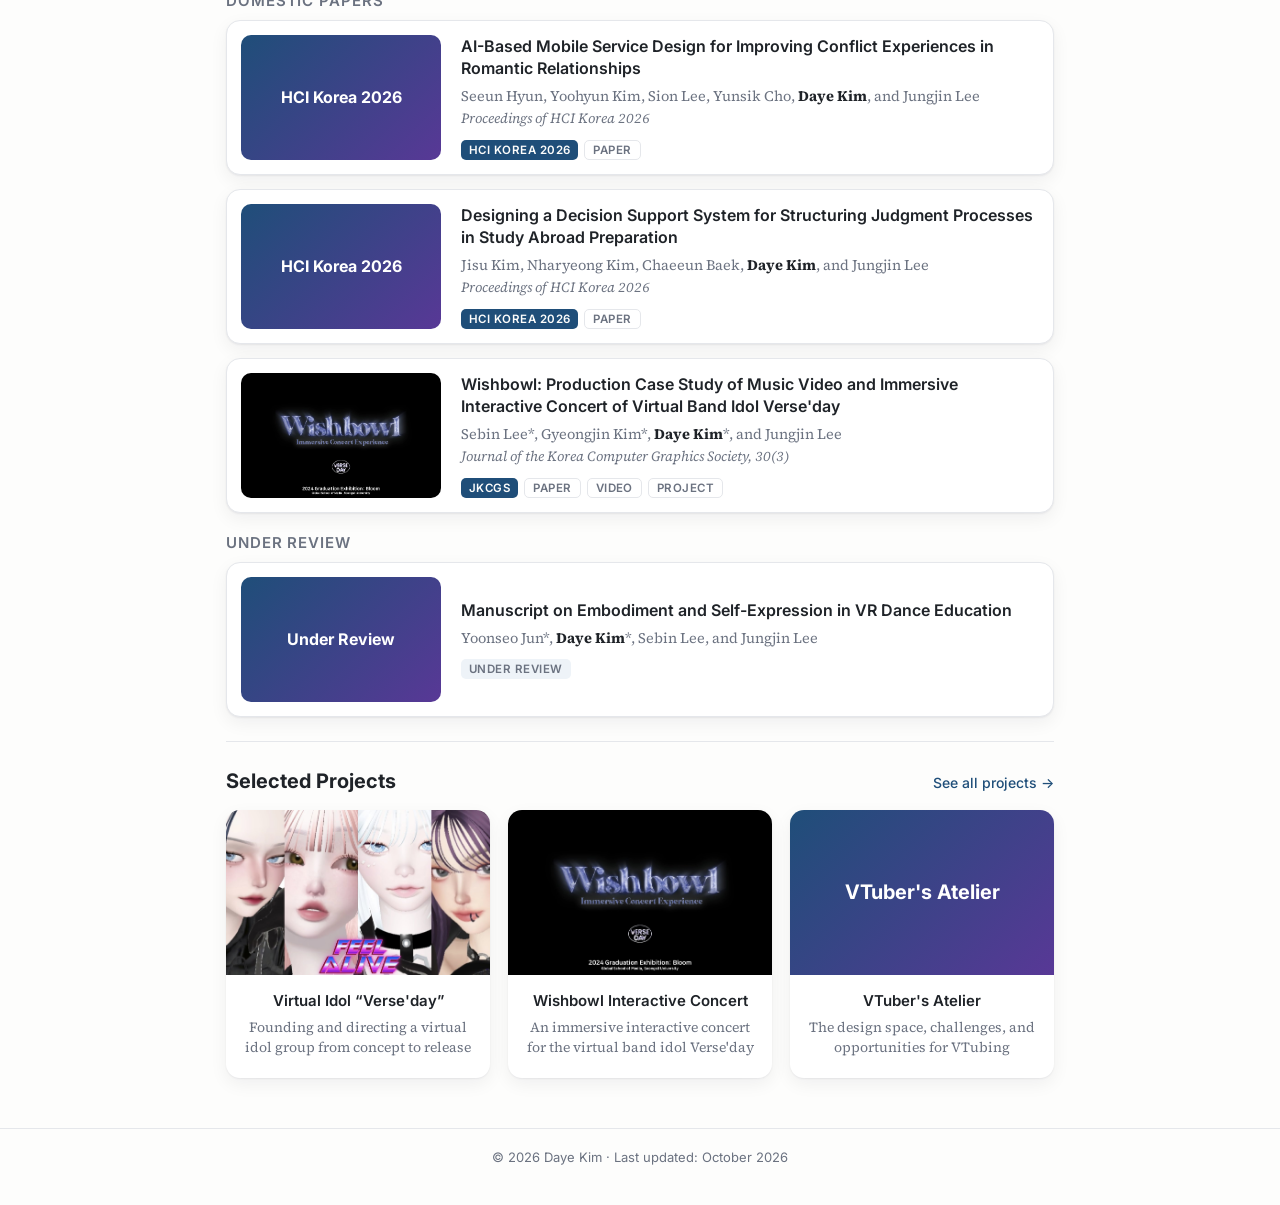
==== commit 33429204: "Show publications as cards and simplify Home intro Move the research vision under the name, drop the" ====
--- a/index.html
+++ b/index.html
@@ -29,18 +29,26 @@
 
   <div class="wrap">
     <header class="intro">
+      <h1>Daye Kim</h1>
       <img class="portrait" src="images/profile.jpg" alt="Portrait of Daye Kim" width="640" height="800">
       <div>
-        <h1>Daye Kim</h1>
+        <p class="intro-vision">Expanding how people enjoy, create, learn, and connect within and beyond the physical world.</p>
         <p class="affil">M.S. Student, Metaverse and Culture Contents<br>Soongsil University</p>
         <p class="bio">
           I'm an M.S. student advised by <b>Jungjin Lee</b> at the
           <a href="https://33lab.notion.site/">Enhanced Experience Lab</a>.
-          I study how people enjoy, create, learn, and connect in virtual worlds — from creators
+          I study the people who make and experience virtual entertainment — from creators
           building VTuber personas to audiences sharing emotions at virtual concerts.
           Before research, I founded and directed the virtual idol group <a href="project.html?id=versday">Verse'day</a>,
           which shaped my interest in the people behind and in front of virtual entertainment.
         </p>
+        <ul class="chips intro-chips">
+          <li>XR (VR/AR)</li>
+          <li>Social VR</li>
+          <li>Virtual Entertainment</li>
+          <li>AI-Supported Creativity</li>
+          <li>Avatar Embodiment</li>
+        </ul>
         <div class="links left">
           <a href="mailto:kimdyae@soongsil.ac.kr">
             <svg viewBox="0 0 24 24" aria-hidden="true"><path d="M2 5h20v14H2V5zm2 2v.5l8 5 8-5V7H4zm16 2.85-8 5-8-5V17h16V9.85z"/></svg>
@@ -58,18 +66,6 @@
       </div>
     </header>
 
-    <section id="vision" class="vision">
-      <p class="vision-label">Research Vision</p>
-      <p class="vision-text">Expanding how people enjoy, create, learn, and connect within and beyond the physical world.</p>
-      <ul class="chips">
-        <li>XR (VR/AR)</li>
-        <li>Social VR</li>
-        <li>Virtual Entertainment</li>
-        <li>AI-Supported Creativity</li>
-        <li>Avatar Embodiment</li>
-      </ul>
-    </section>
-
     <section id="news">
       <h2>News</h2>
       <ul class="news">
@@ -82,104 +78,14 @@
       </ul>
     </section>
 
+    <section id="publications">
+      <h2>Publications <small>* indicates equal contribution</small></h2>
+      <div id="pub-list"></div>
+    </section>
+
     <section id="projects">
       <h2>Selected Projects <a class="more" href="projects.html">See all projects →</a></h2>
       <div class="project-grid" id="featured"></div>
-    </section>
-
-    <section id="publications">
-      <h2>Publications <small>* indicates equal contribution</small></h2>
-
-      <h3>International Papers</h3>
-      <div class="entry pub">
-        <div class="date"><span class="label">c.3</span></div>
-        <div>
-          <p><a class="title" href="https://doi.org/10.1145/3706598.3714107">VTuber's Atelier: The Design Space, Challenges, and Opportunities for VTubing</a></p>
-          <p class="authors"><b>Daye Kim</b>*, Sebin Lee*, Yoonseo Jun, Yujin Shin, and Jungjin Lee.</p>
-          <p class="venue">CHI 2025: ACM CHI Conference on Human Factors in Computing Systems</p>
-        </div>
-      </div>
-      <div class="entry pub">
-        <div class="date"><span class="label">c.2</span></div>
-        <div>
-          <p><a class="title" href="https://doi.org/10.1145/3746027.3755327">Bring the VibeOn: Designing a Multimodal Interface for Shared Emotional Experiences in Live-streamed Concerts</a></p>
-          <p class="authors">Gyeongjin Kim, Sebin Lee, <b>Daye Kim</b>, Jungjin Lee, and Minju Kim.</p>
-          <p class="venue">ACM MM 2025: ACM International Conference on Multimedia</p>
-        </div>
-      </div>
-      <div class="entry pub">
-        <div class="date"><span class="label">c.1</span></div>
-        <div>
-          <p><a class="title" href="https://doi.org/10.1145/3581783.3612094">The Effects of Viewing Formats and Song Genres on Audience Experiences in Virtual Avatar Concerts</a></p>
-          <p class="authors">Sebin Lee*, <b>Daye Kim</b>*, and Jungjin Lee.</p>
-          <p class="venue">ACM MM 2023: ACM International Conference on Multimedia</p>
-        </div>
-      </div>
-
-      <h3>Domestic Papers</h3>
-      <div class="entry pub">
-        <div class="date"><span class="label">d.3</span></div>
-        <div>
-          <p><a class="title" href="https://www.dbpia.co.kr/journal/articleDetail?nodeId=NODE12745890">AI-Based Mobile Service Design for Improving Conflict Experiences in Romantic Relationships</a></p>
-          <p class="authors">Seeun Hyun, Yoohyun Kim, Sion Lee, Yunsik Cho, <b>Daye Kim</b>, and Jungjin Lee.</p>
-          <p class="venue">HCI Korea 2026: Proceedings of HCI Korea 2026</p>
-        </div>
-      </div>
-      <div class="entry pub">
-        <div class="date"><span class="label">d.2</span></div>
-        <div>
-          <p><a class="title" href="https://www.dbpia.co.kr/journal/articleDetail?nodeId=NODE12745970">Designing a Decision Support System for Structuring Judgment Processes in Study Abroad Preparation</a></p>
-          <p class="authors">Jisu Kim, Nharyeong Kim, Chaeeun Baek, <b>Daye Kim</b>, and Jungjin Lee.</p>
-          <p class="venue">HCI Korea 2026: Proceedings of HCI Korea 2026</p>
-        </div>
-      </div>
-      <div class="entry pub">
-        <div class="date"><span class="label">d.1</span></div>
-        <div>
-          <p><a class="title" href="https://doi.org/10.15701/kcgs.2024.30.3.23">Wishbowl: Production Case Study of Music Video and Immersive Interactive Concert of Virtual Band Idol Verse'day</a></p>
-          <p class="authors">Sebin Lee*, Gyeongjin Kim*, <b>Daye Kim</b>*, and Jungjin Lee.</p>
-          <p class="venue">JKCGS: Journal of the Korea Computer Graphics Society, 30(3)</p>
-        </div>
-      </div>
-
-      <h3>Under Review</h3>
-      <div class="entry pub">
-        <div class="date"><span class="label">u.1</span></div>
-        <div>
-          <p class="title">Manuscript on Embodiment and Self-Expression in VR Dance Education</p>
-          <p class="authors">Yoonseo Jun*, <b>Daye Kim</b>*, Sebin Lee, and Jungjin Lee.</p>
-          <p class="venue">Under review</p>
-        </div>
-      </div>
-    </section>
-
-    <section id="background">
-      <h2>Background <a class="more" href="CV.pdf">Full CV →</a></h2>
-      <div class="entry">
-        <div class="date">2025 – Present</div>
-        <div>
-          <p><b>M.S. in Engineering</b>, Metaverse and Culture Contents, Soongsil University</p>
-          <p class="loc">Advisor: Jungjin Lee · Thesis: <i>VTuber's Atelier</i></p>
-        </div>
-      </div>
-      <div class="entry">
-        <div class="date">2023 – Present</div>
-        <div>
-          <p><b>Research Assistant</b>, <a href="https://33lab.notion.site/">Enhanced Experience Lab (33Lab)</a>, Soongsil University</p>
-        </div>
-      </div>
-      <div class="entry">
-        <div class="date">2019 – 2024</div>
-        <div>
-          <p><b>B.Eng.</b>, The Global School of Media, Soongsil University</p>
-        </div>
-      </div>
-      <div class="entry">
-        <div class="date">Service</div>
-        <div>
-          <p>Reviewer, ACM CHI 2026 · Teaching Assistant, Human-Computer Interaction (Fall 2025, Fall 2026)</p>
-        </div>
-      </div>
     </section>
   </div>
 
@@ -199,5 +105,30 @@
         '</a>';
     }).join("");
   </script>
+  <script src="js/publications.js"></script>
+  <script>
+    var groups = [];
+    publications.forEach(function (p) { if (groups.indexOf(p.group) < 0) groups.push(p.group); });
+    document.getElementById("pub-list").innerHTML = groups.map(function (g) {
+      return '<h3>' + g + '</h3>' + publications.filter(function (p) { return p.group === g; }).map(function (p) {
+        var thumb = p.image
+          ? '<img src="' + p.image + '" alt="" loading="lazy">'
+          : '<div class="placeholder">' + p.venue + '</div>';
+        var title = p.url ? '<a href="' + p.url + '" target="_blank" rel="noopener">' + p.title + '</a>' : p.title;
+        var tags = '<span class="badge' + (p.url ? '' : ' muted') + '">' + p.venue + '</span>' +
+          (p.links || []).map(function (l) {
+            return '<a class="tag-link" href="' + l.url + '" target="_blank" rel="noopener">' + l.label + '</a>';
+          }).join("") +
+          (p.project ? '<a class="tag-link" href="project.html?id=' + p.project + '">Project</a>' : '');
+        return '<article class="pub-card">' +
+          '<div class="pub-thumb' + (p.image ? '' : ' empty') + '">' + thumb + '</div>' +
+          '<div class="pub-body"><p class="pub-title">' + title + '</p>' +
+          '<p class="pub-authors">' + p.authors + '</p>' +
+          (p.full ? '<p class="pub-venue">' + p.full + '</p>' : '') +
+          '<div class="pub-tags">' + tags + '</div></div>' +
+          '</article>';
+      }).join("");
+    }).join("");
+  </script>
 </body>
 </html>
--- a/css/style.css
+++ b/css/style.css
@@ -123,17 +123,15 @@
 footer { border-top: 1px solid var(--line); margin-top: 40px; padding: 20px 0 40px; color: var(--muted); font: 13px var(--sans); text-align: center; }
 
 /* ---------- Home intro ---------- */
-.intro { display: grid; grid-template-columns: 240px 1fr; gap: 40px; align-items: center; padding: 56px 0 40px; }
+.intro { display: grid; grid-template-columns: 240px 1fr; gap: 40px; align-items: start; padding: 56px 0 40px; }
 .portrait { width: 100%; height: auto; aspect-ratio: 4 / 5; object-fit: cover; border-radius: 16px; box-shadow: var(--shadow); }
-.intro h1 { margin-bottom: 6px; }
+.intro h1 { grid-column: 1 / -1; margin: 0 0 -14px; }
 .intro .affil { margin-bottom: 14px; font-family: var(--sans); font-size: 15px; }
 .bio { margin: 0 0 18px; }
 .links.left { justify-content: flex-start; }
 
-.vision { text-align: center; padding: 36px 0 32px; }
-.vision-label { font: 600 13px var(--sans); color: var(--muted); text-transform: uppercase; letter-spacing: 0.08em; margin: 0 0 10px; }
-.vision-text { font: italic 600 24px/1.4 "Source Serif 4", Georgia, serif; max-width: 640px; margin: 0 auto 18px; color: var(--accent); }
-.vision .chips { justify-content: center; }
+.intro-vision { font: italic 600 19px/1.45 "Source Serif 4", Georgia, serif; color: var(--accent); margin: 0 0 12px; }
+.intro-chips { margin-bottom: 18px; }
 
 .news { list-style: none; padding: 0; margin: 0; }
 .news li { display: grid; grid-template-columns: 90px 1fr; gap: 16px; padding: 6px 0; }
@@ -142,6 +140,30 @@
 #projects .project-grid { gap: 18px; }
 #projects .card .name { font-size: 15px; }
 #projects .card .desc { font-size: 14px; }
+
+/* ---------- Publication cards ---------- */
+.pub-card {
+  display: grid; grid-template-columns: 200px 1fr; gap: 20px; align-items: center;
+  background: var(--surface); border: 1px solid var(--line); border-radius: 14px;
+  padding: 14px; margin-bottom: 14px; box-shadow: var(--shadow);
+  transition: box-shadow 0.2s ease, transform 0.2s ease;
+}
+.pub-card:hover { box-shadow: var(--shadow-hover); transform: translateY(-2px); }
+.pub-thumb { aspect-ratio: 16 / 10; border-radius: 10px; overflow: hidden; background: var(--chip); }
+.pub-thumb img { width: 100%; height: 100%; object-fit: cover; }
+.pub-thumb .placeholder { font-size: 16px; }
+.pub-body p { margin: 0; }
+.pub-title { font: 600 16px/1.4 var(--sans); margin-bottom: 6px !important; }
+.pub-title a { color: var(--text); }
+.pub-title a:hover { color: var(--accent); text-decoration: none; }
+.pub-authors { font-size: 14.5px; line-height: 1.5; color: var(--muted); }
+.pub-authors b { color: var(--text); }
+.pub-venue { font-size: 14px; font-style: italic; color: var(--muted); }
+.pub-tags { display: flex; flex-wrap: wrap; gap: 6px; margin-top: 10px; font: 600 11.5px var(--sans); letter-spacing: 0.04em; text-transform: uppercase; }
+.pub-tags .badge { background: var(--accent); color: var(--bg); padding: 3px 8px; border-radius: 5px; }
+.pub-tags .badge.muted { background: var(--chip); color: var(--muted); }
+.pub-tags .tag-link { border: 1px solid var(--line); color: var(--muted); padding: 2px 8px; border-radius: 5px; }
+.pub-tags .tag-link:hover { color: var(--accent); border-color: var(--accent); text-decoration: none; }
 
 /* ---------- Projects grid ---------- */
 .page-title { font: 700 36px/1.2 var(--sans); text-align: center; margin: 48px 0 8px; letter-spacing: -0.02em; }
@@ -222,10 +244,13 @@
   .entry { grid-template-columns: 1fr; gap: 2px; }
   .intro { grid-template-columns: 1fr; gap: 20px; padding-top: 32px; text-align: center; }
   .portrait { width: 200px; margin: 0 auto; }
+  .intro h1 { margin-bottom: 0; }
   .bio { text-align: left; }
   .links.left { justify-content: center; }
   .news li { grid-template-columns: 1fr; gap: 0; }
-  .vision-text { font-size: 20px; }
+  .intro-chips { justify-content: center; }
+  .pub-card { grid-template-columns: 1fr; gap: 12px; }
+  .pub-thumb.empty { display: none; }
   .site-nav { gap: 14px; }
   .project-grid, .gallery, .gallery.n2, .video-grid, .video-grid.n3 { grid-template-columns: 1fr; }
   .page-title { font-size: 30px; margin-top: 36px; }
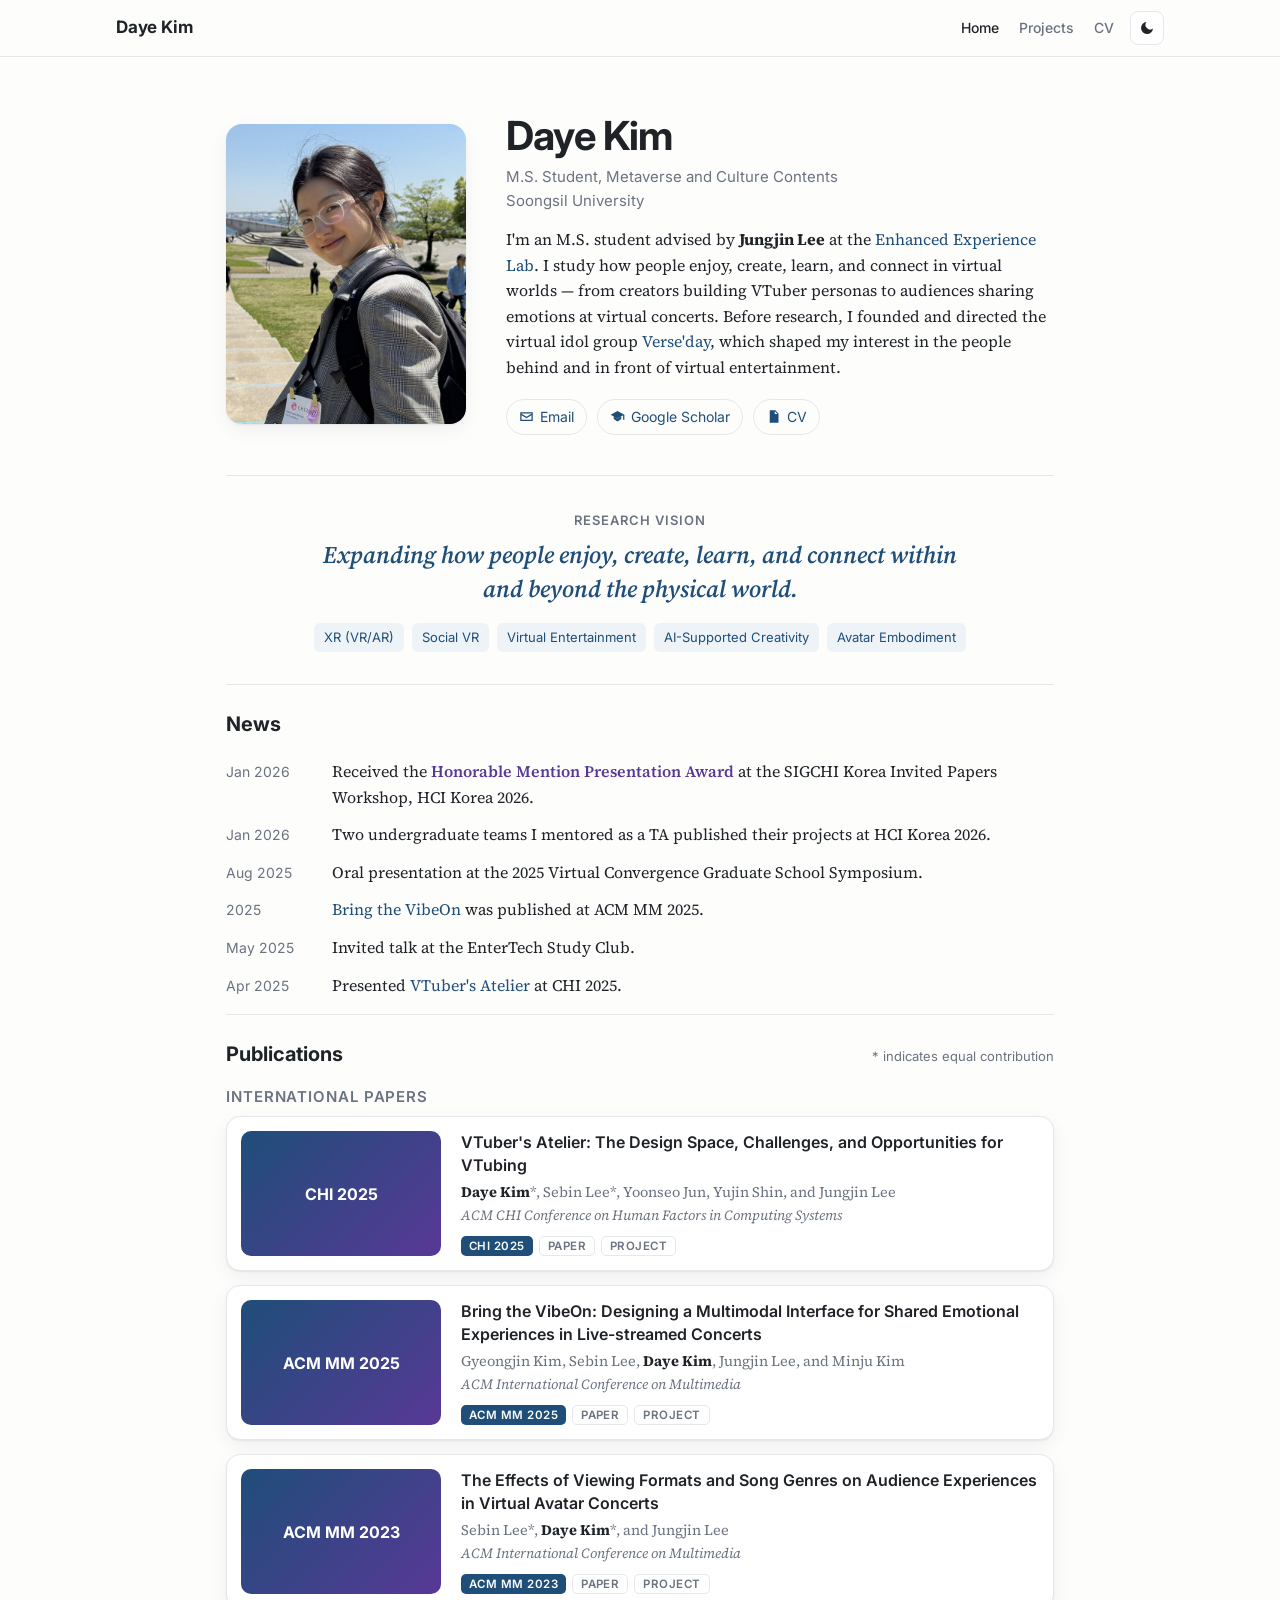
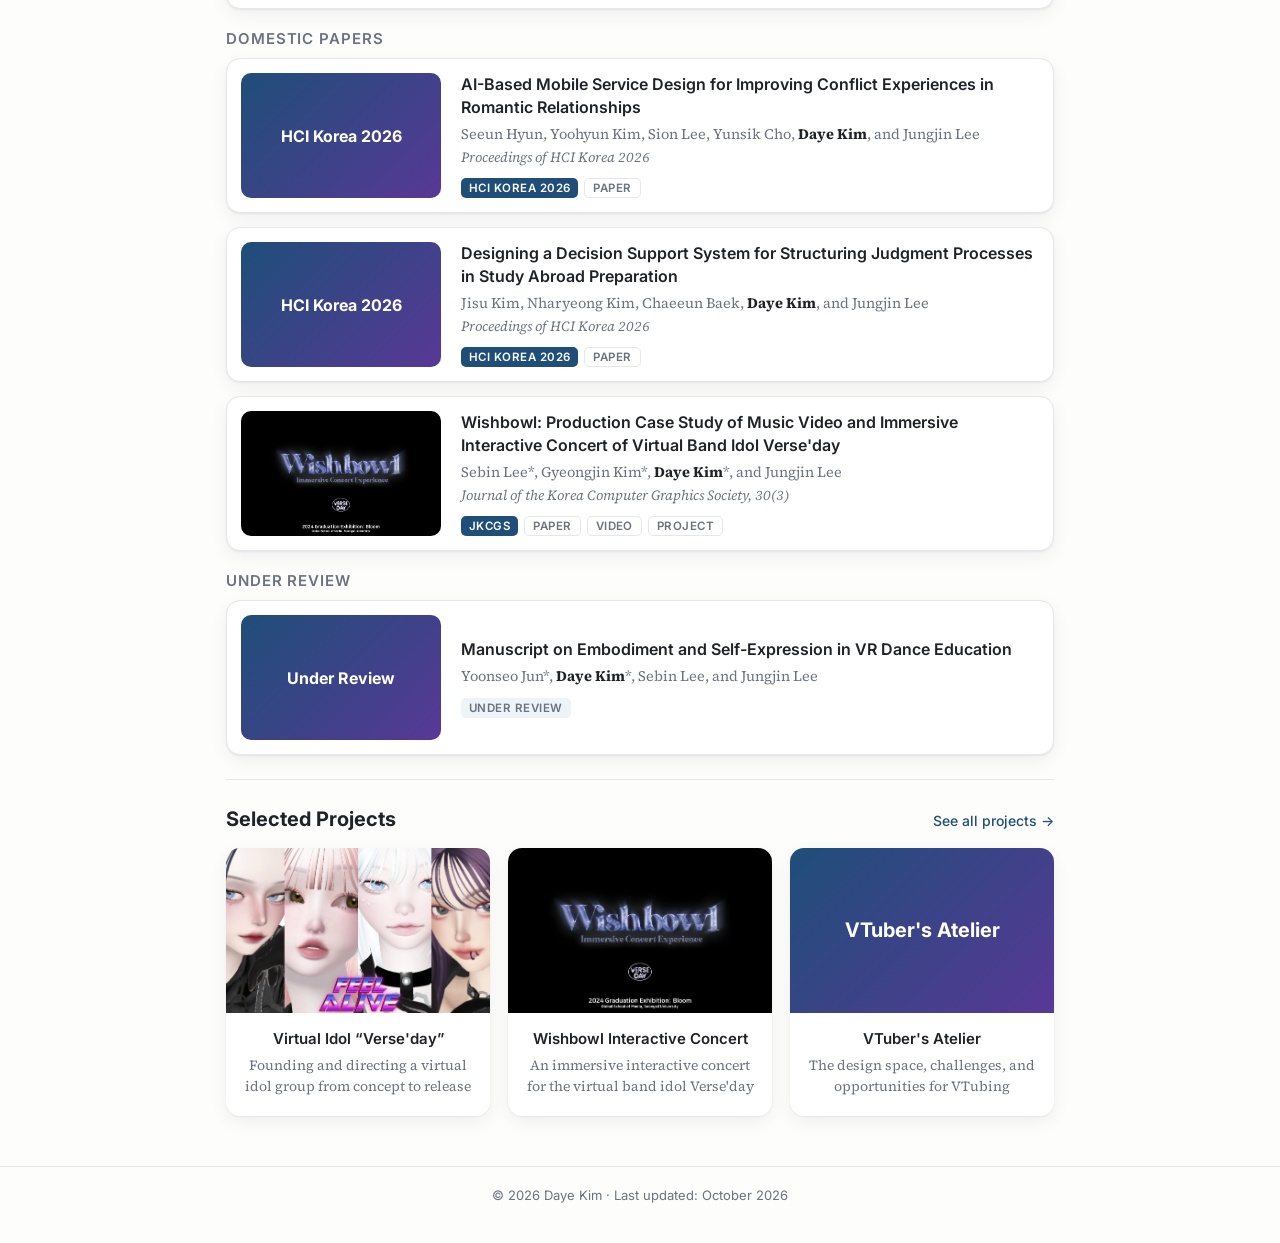
==== commit c1302c43: "Restore separate Research Vision section and name beside photo Co-Authored-By: Claude Opus 5.5 <nore" ====
--- a/index.html
+++ b/index.html
@@ -29,26 +29,18 @@
 
   <div class="wrap">
     <header class="intro">
-      <h1>Daye Kim</h1>
       <img class="portrait" src="images/profile.jpg" alt="Portrait of Daye Kim" width="640" height="800">
       <div>
-        <p class="intro-vision">Expanding how people enjoy, create, learn, and connect within and beyond the physical world.</p>
+        <h1>Daye Kim</h1>
         <p class="affil">M.S. Student, Metaverse and Culture Contents<br>Soongsil University</p>
         <p class="bio">
           I'm an M.S. student advised by <b>Jungjin Lee</b> at the
           <a href="https://33lab.notion.site/">Enhanced Experience Lab</a>.
-          I study the people who make and experience virtual entertainment — from creators
+          I study how people enjoy, create, learn, and connect in virtual worlds — from creators
           building VTuber personas to audiences sharing emotions at virtual concerts.
           Before research, I founded and directed the virtual idol group <a href="project.html?id=versday">Verse'day</a>,
           which shaped my interest in the people behind and in front of virtual entertainment.
         </p>
-        <ul class="chips intro-chips">
-          <li>XR (VR/AR)</li>
-          <li>Social VR</li>
-          <li>Virtual Entertainment</li>
-          <li>AI-Supported Creativity</li>
-          <li>Avatar Embodiment</li>
-        </ul>
         <div class="links left">
           <a href="mailto:kimdyae@soongsil.ac.kr">
             <svg viewBox="0 0 24 24" aria-hidden="true"><path d="M2 5h20v14H2V5zm2 2v.5l8 5 8-5V7H4zm16 2.85-8 5-8-5V17h16V9.85z"/></svg>
@@ -65,6 +57,18 @@
         </div>
       </div>
     </header>
+
+    <section id="vision" class="vision">
+      <p class="vision-label">Research Vision</p>
+      <p class="vision-text">Expanding how people enjoy, create, learn, and connect within and beyond the physical world.</p>
+      <ul class="chips">
+        <li>XR (VR/AR)</li>
+        <li>Social VR</li>
+        <li>Virtual Entertainment</li>
+        <li>AI-Supported Creativity</li>
+        <li>Avatar Embodiment</li>
+      </ul>
+    </section>
 
     <section id="news">
       <h2>News</h2>
--- a/css/style.css
+++ b/css/style.css
@@ -123,15 +123,17 @@
 footer { border-top: 1px solid var(--line); margin-top: 40px; padding: 20px 0 40px; color: var(--muted); font: 13px var(--sans); text-align: center; }
 
 /* ---------- Home intro ---------- */
-.intro { display: grid; grid-template-columns: 240px 1fr; gap: 40px; align-items: start; padding: 56px 0 40px; }
+.intro { display: grid; grid-template-columns: 240px 1fr; gap: 40px; align-items: center; padding: 56px 0 40px; }
 .portrait { width: 100%; height: auto; aspect-ratio: 4 / 5; object-fit: cover; border-radius: 16px; box-shadow: var(--shadow); }
-.intro h1 { grid-column: 1 / -1; margin: 0 0 -14px; }
+.intro h1 { margin-bottom: 6px; }
 .intro .affil { margin-bottom: 14px; font-family: var(--sans); font-size: 15px; }
 .bio { margin: 0 0 18px; }
 .links.left { justify-content: flex-start; }
 
-.intro-vision { font: italic 600 19px/1.45 "Source Serif 4", Georgia, serif; color: var(--accent); margin: 0 0 12px; }
-.intro-chips { margin-bottom: 18px; }
+.vision { text-align: center; padding: 36px 0 32px; }
+.vision-label { font: 600 13px var(--sans); color: var(--muted); text-transform: uppercase; letter-spacing: 0.08em; margin: 0 0 10px; }
+.vision-text { font: italic 600 24px/1.4 "Source Serif 4", Georgia, serif; max-width: 640px; margin: 0 auto 18px; color: var(--accent); }
+.vision .chips { justify-content: center; }
 
 .news { list-style: none; padding: 0; margin: 0; }
 .news li { display: grid; grid-template-columns: 90px 1fr; gap: 16px; padding: 6px 0; }
@@ -244,11 +246,10 @@
   .entry { grid-template-columns: 1fr; gap: 2px; }
   .intro { grid-template-columns: 1fr; gap: 20px; padding-top: 32px; text-align: center; }
   .portrait { width: 200px; margin: 0 auto; }
-  .intro h1 { margin-bottom: 0; }
   .bio { text-align: left; }
   .links.left { justify-content: center; }
   .news li { grid-template-columns: 1fr; gap: 0; }
-  .intro-chips { justify-content: center; }
+  .vision-text { font-size: 20px; }
   .pub-card { grid-template-columns: 1fr; gap: 12px; }
   .pub-thumb.empty { display: none; }
   .site-nav { gap: 14px; }
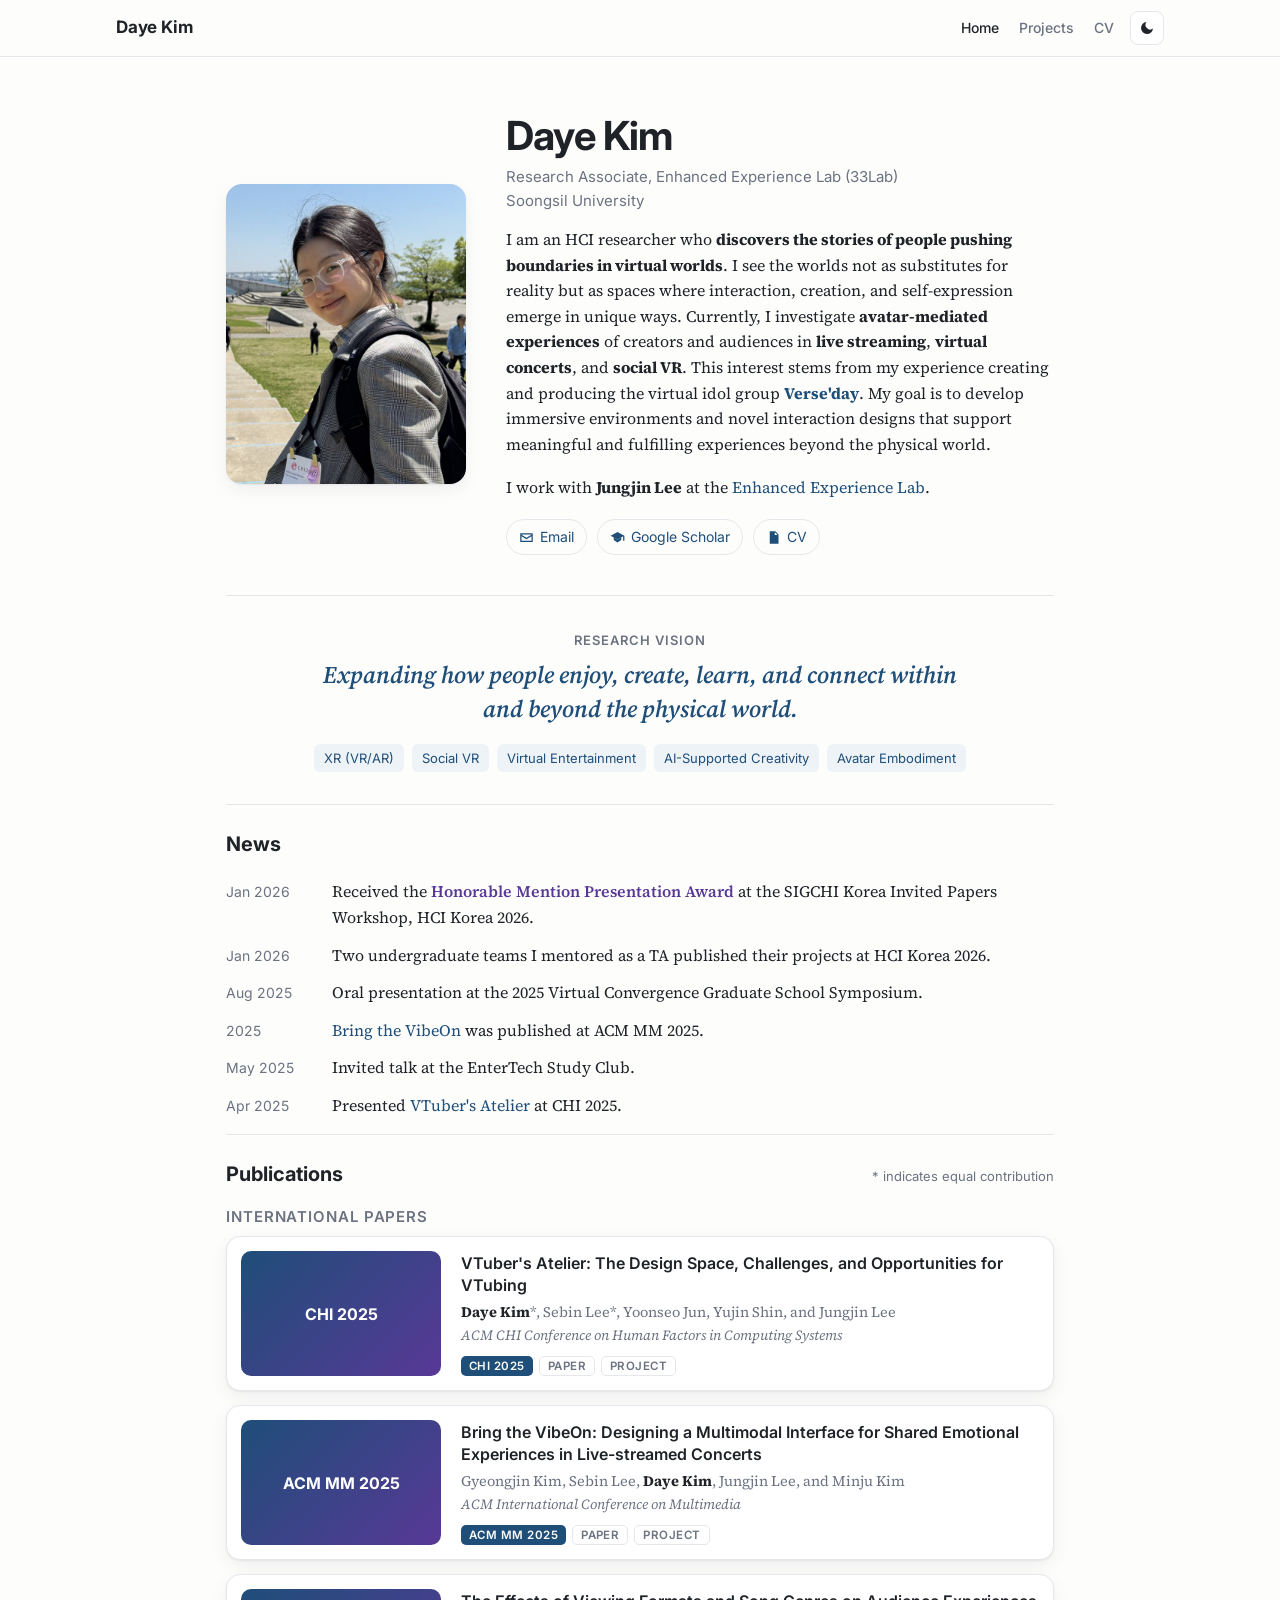
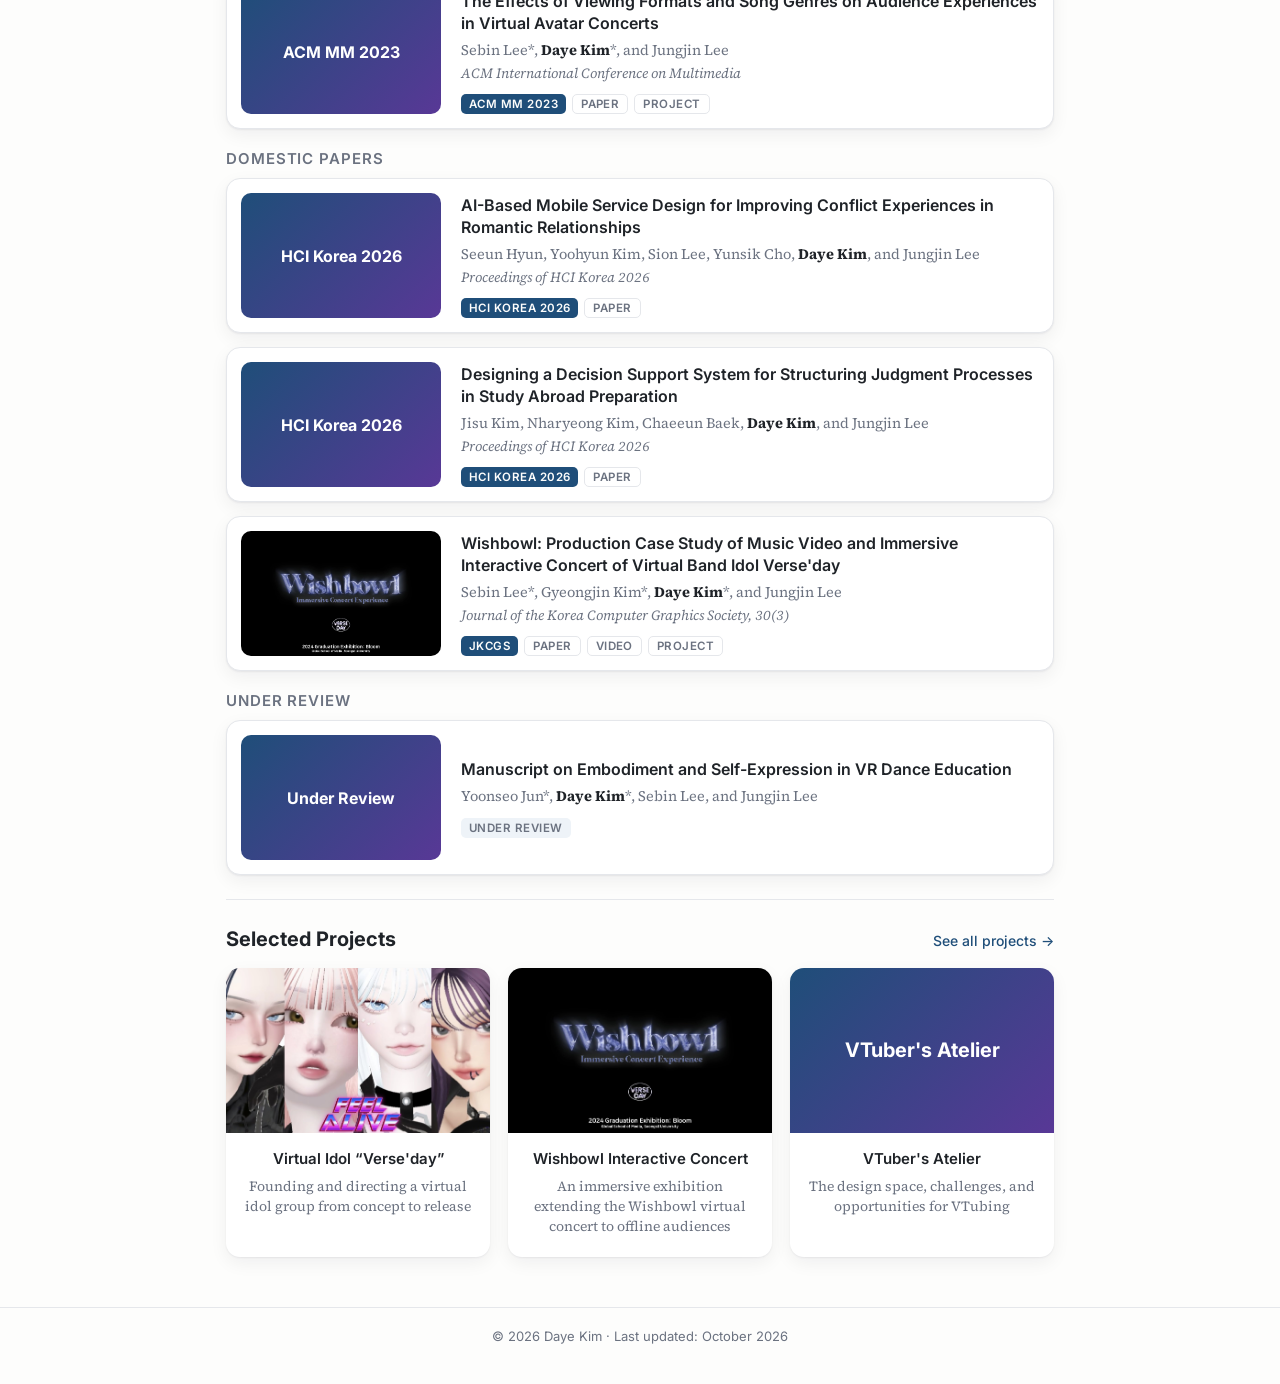
==== commit 2dbd9e5a: "Update homepage and CV to the latest Clemson CV Use the Clemson CV research statement, Research Asso" ====
--- a/index.html
+++ b/index.html
@@ -4,7 +4,7 @@
   <meta charset="utf-8">
   <meta name="viewport" content="width=device-width, initial-scale=1">
   <title>Daye Kim</title>
-  <meta name="description" content="Daye Kim — M.S. student at Soongsil University researching XR, social VR, virtual entertainment, and avatar embodiment.">
+  <meta name="description" content="Daye Kim — Research Associate at the Enhanced Experience Lab, Soongsil University, researching XR, social VR, virtual entertainment, and avatar embodiment.">
   <link rel="preconnect" href="https://fonts.googleapis.com">
   <link rel="preconnect" href="https://fonts.gstatic.com" crossorigin>
   <link href="https://fonts.googleapis.com/css2?family=Inter:wght@400;500;600;700&family=Source+Serif+4:ital,wght@0,400;0,600;1,400&display=swap" rel="stylesheet">
@@ -32,14 +32,20 @@
       <img class="portrait" src="images/profile.jpg" alt="Portrait of Daye Kim" width="640" height="800">
       <div>
         <h1>Daye Kim</h1>
-        <p class="affil">M.S. Student, Metaverse and Culture Contents<br>Soongsil University</p>
+        <p class="affil">Research Associate, Enhanced Experience Lab (33Lab)<br>Soongsil University</p>
         <p class="bio">
-          I'm an M.S. student advised by <b>Jungjin Lee</b> at the
+          I am an HCI researcher who <b>discovers the stories of people pushing boundaries in virtual worlds</b>.
+          I see the worlds not as substitutes for reality but as spaces where interaction, creation, and self-expression emerge in unique ways.
+          Currently, I investigate <b>avatar-mediated experiences</b> of creators and audiences in
+          <b>live streaming</b>, <b>virtual concerts</b>, and <b>social VR</b>.
+          This interest stems from my experience creating and producing the virtual idol group
+          <a href="project.html?id=versday"><b>Verse'day</b></a>.
+          My goal is to develop immersive environments and novel interaction designs that support
+          meaningful and fulfilling experiences beyond the physical world.
+        </p>
+        <p class="bio">
+          I work with <b>Jungjin Lee</b> at the
           <a href="https://33lab.notion.site/">Enhanced Experience Lab</a>.
-          I study how people enjoy, create, learn, and connect in virtual worlds — from creators
-          building VTuber personas to audiences sharing emotions at virtual concerts.
-          Before research, I founded and directed the virtual idol group <a href="project.html?id=versday">Verse'day</a>,
-          which shaped my interest in the people behind and in front of virtual entertainment.
         </p>
         <div class="links left">
           <a href="mailto:kimdyae@soongsil.ac.kr">
